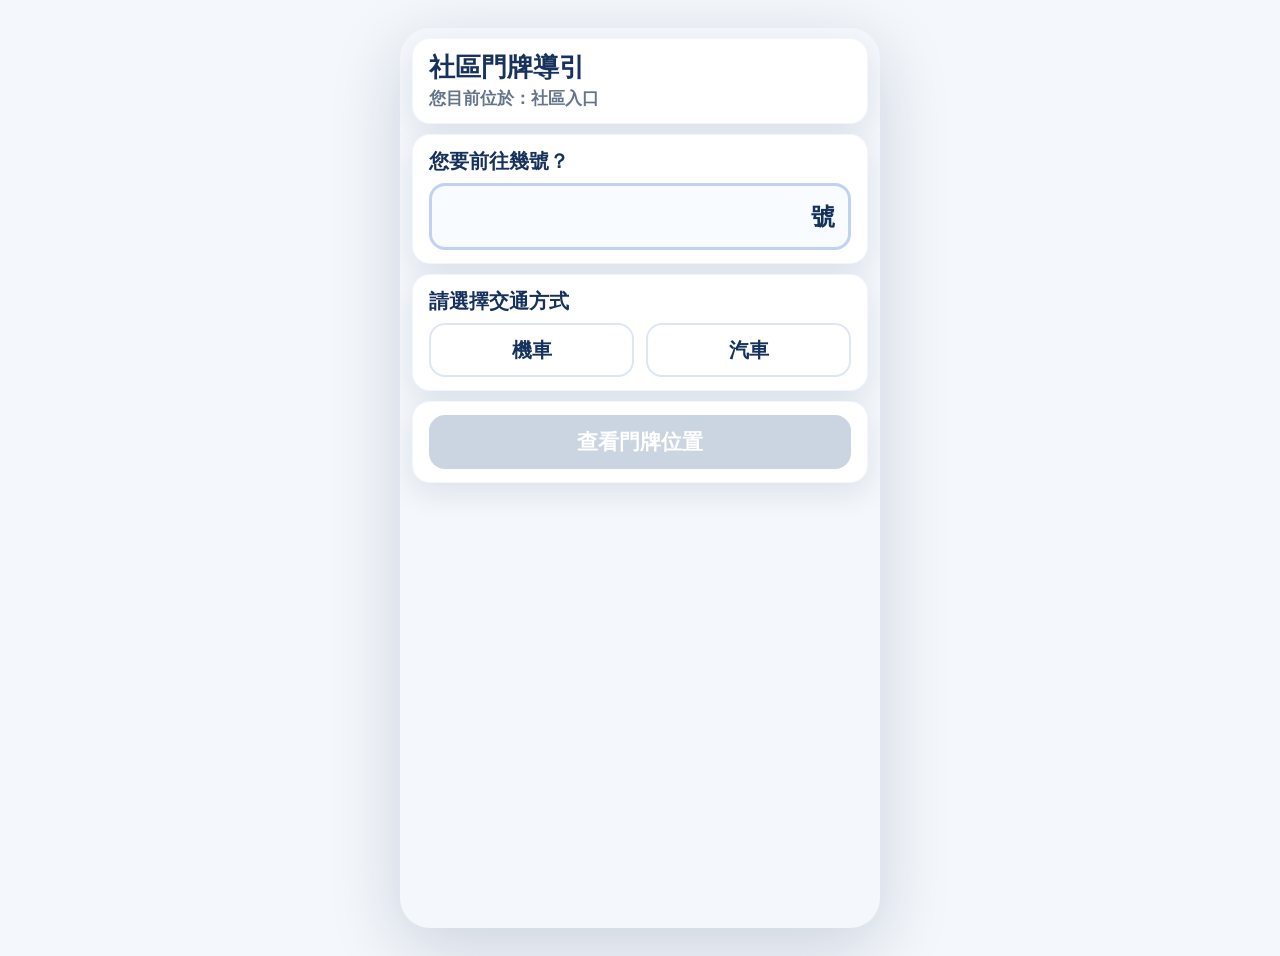
==== index.html @ 487c494b "Add files via upload" ====
<!DOCTYPE html>
<html lang="zh-Hant">
<head>
  <meta charset="UTF-8">
  <meta name="viewport" content="width=device-width, initial-scale=1.0, viewport-fit=cover">
  <title>社區門牌導引 V16</title>
<meta name="theme-color" content="#2563EB">
<meta name="color-scheme" content="light">
<meta name="application-name" content="社區門牌導引">
<meta name="apple-mobile-web-app-capable" content="yes">
<meta name="apple-mobile-web-app-status-bar-style" content="default">
<meta name="apple-mobile-web-app-title" content="門牌導引">
<meta name="mobile-web-app-capable" content="yes">
<link rel="manifest" href="./manifest.webmanifest">
<link rel="icon" type="image/png" sizes="192x192" href="./icons/icon-192.png">
<link rel="icon" type="image/png" sizes="512x512" href="./icons/icon-512.png">
<link rel="apple-touch-icon" sizes="180x180" href="./icons/apple-touch-icon.png">
  <style>
    :root {
      --primary:#2563EB;
      --primary-dark:#16325C;
      --background:#F4F7FB;
      --destination:#F59E0B;
      --success:#16A34A;
      --danger:#DC2626;
      --text:#1F2937;
      --muted:#64748B;
      --line:#D8E1EC;
      --card:#FFFFFF;
      --disabled:#CBD5E1;
      --shadow:0 10px 30px rgba(22,50,92,.10);
      --a:#F7B3B3;
      --b:#F6D37B;
      --c:#A8DDA0;
      --d:#D5B7EA;
    }
    * { box-sizing:border-box; }
    html,body {
      margin:0; min-height:100%;
      font-family:-apple-system,BlinkMacSystemFont,"Segoe UI","Noto Sans TC",sans-serif;
      background:var(--background); color:var(--text);
    }
    body { display:flex; justify-content:center; }
    button,input { font:inherit; }
    button { -webkit-tap-highlight-color:transparent; }
    .app {
      width:100%; max-width:480px; min-height:100dvh;
      background:var(--background); overflow:hidden; position:relative;
    }
    .screen { display:none; min-height:100dvh; }
    .screen.active { display:flex; flex-direction:column; }

    /* 首頁 */
    #homeScreen {
      height:100dvh; min-height:0; overflow:hidden;
      justify-content:flex-start;
    }
    .home-grid {
      width:100%; min-height:0; display:flex; flex-direction:column;
      justify-content:flex-start; gap:10px;
      padding:calc(10px + env(safe-area-inset-top)) 12px calc(10px + env(safe-area-inset-bottom));
    }
    .panel {
      flex:0 0 auto; min-height:0; background:var(--card); border-radius:18px;
      box-shadow:var(--shadow); border:1px solid rgba(37,99,235,.06);
      padding:13px 16px;
      display:flex; flex-direction:column; justify-content:center;
    }
    .brand-row { display:flex; align-items:center; }
    h1,h2,h3,p { margin:0; }
    h1 { font-size:clamp(22px,3.8vh,26px); line-height:1.2; color:var(--primary-dark); }
    h2 { font-size:23px; line-height:1.35; color:var(--primary-dark); }
    h3 { font-size:20px; line-height:1.35; color:var(--primary-dark); }
    .location { margin-top:4px; color:var(--muted); font-size:clamp(14px,2.35vh,17px); font-weight:650; }
    .section-label {
      font-size:clamp(18px,2.8vh,20px); font-weight:850; color:var(--primary-dark); margin-bottom:8px;
    }
    .address-input-wrap {
      display:flex; align-items:center; border:3px solid #BFD1F6;
      background:#F8FBFF; border-radius:16px; padding:5px 13px 5px 17px;
      transition:.2s ease;
    }
    .address-input-wrap:focus-within {
      border-color:var(--primary); box-shadow:0 0 0 5px rgba(37,99,235,.11); background:#fff;
    }
    #addressInput {
      border:0; outline:0; background:transparent; width:100%; min-width:0;
      font-size:clamp(32px,5.8vh,38px); font-weight:850; color:var(--primary-dark);
      text-align:center; padding:4px;
    }
    .address-suffix { font-size:clamp(21px,3.4vh,24px); font-weight:850; color:var(--primary-dark); white-space:nowrap; }
    .transport-grid { display:grid; grid-template-columns:1fr 1fr; gap:12px; }
    .transport-btn {
      min-height:54px; border:2px solid #DCE6F5; border-radius:16px;
      background:#fff; color:var(--primary-dark); font-size:20px; font-weight:850;
      cursor:pointer; display:flex; justify-content:center; align-items:center;
      transition:.18s ease;
    }
    .transport-btn.selected {
      background:var(--primary); color:#fff; border-color:var(--primary);
      box-shadow:0 8px 18px rgba(37,99,235,.25);
    }
    .primary-btn {
      width:100%; min-height:54px; border:0; border-radius:16px;
      background:var(--primary); color:#fff; font-size:21px; font-weight:850;
      cursor:pointer; box-shadow:0 10px 20px rgba(37,99,235,.24);
    }
    .primary-btn:disabled { background:var(--disabled); box-shadow:none; cursor:not-allowed; }

    /* 共用頁首 */
    .topbar {
      display:grid; grid-template-columns:38px minmax(0,1fr) auto; align-items:center; gap:10px;
      padding:calc(8px + env(safe-area-inset-top)) 10px 8px;
      background:#fff; border-bottom:1px solid var(--line);
      position:sticky; top:0; z-index:20;
    }
    .back-btn {
      width:38px; height:38px; border-radius:12px; border:0;
      background:#EAF1FE; color:var(--primary); font-size:24px; cursor:pointer;
      flex:0 0 auto;
    }
    .mode-pill {
      min-width:72px; border:1px solid #AFC3E0; background:#F7FAFF; color:var(--primary-dark);
      border-radius:999px; padding:8px 14px; font-size:14px; font-weight:850;
      white-space:nowrap; cursor:pointer;
    }
    .mode-pill:active { transform:scale(.97); }
    .address-pill {
      justify-self:center; width:min(100%,150px); min-height:38px; border:1px solid #AFC3E0;
      background:#F7FAFF; color:var(--primary-dark); border-radius:999px;
      padding:7px 14px; font-size:17px; font-weight:900; white-space:nowrap;
      overflow:hidden; text-overflow:ellipsis; cursor:pointer;
    }
    .address-pill::after { content:"⌄"; margin-left:7px; color:var(--primary); font-size:14px; }
    .address-pill:active { transform:scale(.98); }

    /* 地圖頁門牌滾輪 */
    .picker-overlay {
      position:fixed; inset:0; z-index:100; display:flex; justify-content:center; align-items:flex-end;
      background:rgba(15,23,42,.42); opacity:0; pointer-events:none; transition:opacity .2s ease;
    }
    .picker-overlay.active { opacity:1; pointer-events:auto; }
    .picker-sheet {
      width:min(100%,480px); background:#fff; border-radius:24px 24px 0 0;
      padding:10px 14px calc(12px + env(safe-area-inset-bottom));
      box-shadow:0 -16px 45px rgba(15,23,42,.20);
      transform:translateY(105%); transition:transform .24s ease;
    }
    .picker-overlay.active .picker-sheet { transform:translateY(0); }
    .picker-grabber { width:42px; height:5px; border-radius:999px; background:#D6DEE9; margin:0 auto 7px; }
    .picker-header {
      display:grid; grid-template-columns:72px 1fr 72px; align-items:center; min-height:42px;
      border-bottom:1px solid var(--line);
    }
    .picker-header strong { text-align:center; color:var(--primary-dark); font-size:18px; }
    .picker-action {
      border:0; background:transparent; color:var(--primary); font-size:16px; font-weight:850;
      min-height:40px; cursor:pointer;
    }
    .picker-action:first-child { text-align:left; }
    .picker-action:last-child { text-align:right; }
    .wheel-wrap { position:relative; height:260px; overflow:hidden; }
    .wheel-highlight {
      position:absolute; left:12px; right:12px; top:104px; height:52px; z-index:0;
      border-top:1px solid #C8D6E8; border-bottom:1px solid #C8D6E8;
      background:#F4F8FF; border-radius:12px; pointer-events:none;
    }
    .address-wheel {
      position:relative; z-index:1; height:260px; overflow-y:auto; padding:104px 0;
      scroll-snap-type:y mandatory; overscroll-behavior:contain; -webkit-overflow-scrolling:touch;
      scrollbar-width:none;
    }
    .address-wheel::-webkit-scrollbar { display:none; }
    .picker-item {
      width:100%; height:52px; border:0; background:transparent; color:#7A8798;
      display:flex; justify-content:center; align-items:center; scroll-snap-align:center;
      font-size:22px; font-weight:750; cursor:pointer; transition:.15s ease;
    }
    .picker-item.selected { color:var(--primary-dark); font-size:31px; font-weight:900; }
    body.picker-open { overflow:hidden; touch-action:none; }

    /* 地圖頁 */
    .map-section { padding:10px; display:flex; flex-direction:column; gap:9px; flex:1; }
    .map-card {
      order:1; background:#fff; border-radius:18px; padding:7px; box-shadow:var(--shadow);
      position:relative; overflow:hidden;
    }
    .map-frame {
      position:relative; width:100%; border-radius:18px; overflow:hidden;
      background:#EAF0E7; border:1px solid #D7E2D5;
    }
    .map-image {
      display:block; width:100%; height:auto; max-height:57vh;
      object-fit:contain; user-select:none;
    }
    .map-dimmer {
      position:absolute; inset:0; z-index:4; background:rgba(18,36,58,.50);
      opacity:0; pointer-events:none; transition:.2s ease;
    }
    .map-dimmer.active { opacity:1; }

    .route-layer {
      position:absolute; inset:0; width:100%; height:100%;
      z-index:5; pointer-events:none; opacity:0; transition:.2s ease;
    }
    .route-layer.active { opacity:1; }
    #routeShadow {
      stroke:#FFFFFF; stroke-width:9; stroke-linecap:round; stroke-linejoin:round;
    }
    #routeLine {
      stroke:#2563EB; stroke-width:5; stroke-linecap:round; stroke-linejoin:round;
    }
    #routeStart {
      fill:#16A34A; stroke:#FFFFFF; stroke-width:2.5;
    }
    #routeEnd {
      fill:#F59E0B; stroke:#FFFFFF; stroke-width:2.5;
    }

    .building-target {
      position:absolute; z-index:6; pointer-events:none;
      border:3px solid #FFFFFF; border-radius:10px;
      background:rgba(245,158,11,.34);
      box-shadow:0 0 0 4px rgba(245,158,11,.96), 0 7px 16px rgba(22,50,92,.30);
      opacity:0; transform:scale(.96); transition:.2s ease;
    }
    .building-target.active { opacity:1; transform:scale(1); }
    .building-target span {
      position:absolute; left:50%; top:50%; transform:translate(-50%,-50%);
      background:var(--destination); color:#1F2937; font-size:13px; line-height:1;
      font-weight:900; padding:6px 8px; border-radius:999px; white-space:nowrap;
      box-shadow:0 3px 8px rgba(0,0,0,.18);
    }

    .map-tip {
      margin:6px 2px 0; padding:8px 10px; border-radius:11px;
      background:#EFF5FF; color:var(--primary-dark); font-size:13px;
      line-height:1.4; font-weight:700; display:flex; gap:7px; align-items:flex-start;
    }
    .steps-card {
      order:2; background:#fff; border-radius:16px; padding:11px 13px;
      box-shadow:0 10px 26px rgba(22,50,92,.13);
      border:1px solid #DCE7F7;
    }
    .destination-summary {
      order:2; background:#fff; border-radius:15px; padding:10px 12px;
      box-shadow:var(--shadow); display:grid;
      grid-template-columns:34px 1fr auto; gap:9px; align-items:center;
    }
    .summary-pin {
      width:32px; height:32px; border-radius:50%; background:#EAF8EC;
      display:grid; place-items:center; font-size:17px;
    }
    .summary-main { min-width:0; }
    .summary-main strong {
      display:block; color:var(--primary-dark); font-size:16px;
      white-space:nowrap; overflow:hidden; text-overflow:ellipsis;
    }
    .summary-main span {
      display:block; color:var(--muted); font-size:12px; margin-top:2px;
      white-space:nowrap; overflow:hidden; text-overflow:ellipsis;
    }
    .summary-time {
      border-radius:999px; background:#EAF8EC; color:#16803A;
      padding:6px 9px; font-size:11px; font-weight:850; white-space:nowrap;
    }
    .compact-restart {
      order:3; width:100%; min-height:42px; border:0; border-radius:13px;
      background:var(--success); color:#fff; font-size:15px; font-weight:850;
      box-shadow:0 7px 15px rgba(22,163,74,.18); cursor:pointer;
    }
    .eyebrow {
      color:var(--destination); font-size:15px; font-weight:900; margin-bottom:5px;
    }
    .route-title {
      color:var(--primary); font-size:16px; font-weight:900; margin-bottom:7px;
    }
    .route-intro {
      margin:3px 0 5px; color:var(--muted); font-size:12px; line-height:1.4;
    }
    .map-info p,.zone-copy { margin-top:5px; color:var(--muted); font-size:14px; line-height:1.45; }
    .zone-list-title { margin-bottom:12px; }
    .zone-grid { display:grid; gap:10px; }
    .zone-card {
      width:100%; border:1px solid var(--line); border-radius:13px;
      background:#fff; text-align:left; padding:10px; cursor:default;
      display:grid; grid-template-columns:40px 1fr; gap:9px; align-items:start;
    }
    .zone-card.active {
      border-color:var(--primary); box-shadow:0 0 0 3px rgba(37,99,235,.10);
      background:#F8FBFF;
    }
    .zone-badge {
      width:38px; height:38px; border-radius:11px; display:grid; place-items:center;
      font-size:18px; font-weight:900; color:#273244;
    }
    .zone-card strong { display:block; font-size:16px; color:var(--primary-dark); margin-bottom:2px; }
    .zone-card span { color:var(--muted); font-size:13px; line-height:1.35; }
    .a-bg { background:var(--a); }
    .b-bg { background:var(--b); }
    .c-bg { background:var(--c); }
    .d-bg { background:var(--d); }

    .continue-btn { margin-top:12px; }
    .steps-card { display:block; }
    .steps-card.show { display:block; }
    .step {
      display:grid; grid-template-columns:28px 1fr; gap:8px;
      padding:8px 0; border-bottom:1px solid var(--line); align-items:start;
    }
    .step:last-child { border-bottom:0; }
    .step-number {
      width:26px; height:26px; border-radius:50%; background:#EAF1FE;
      color:var(--primary); display:grid; place-items:center; font-size:13px; font-weight:900;
    }
    .step p { font-size:14px; line-height:1.4; color:var(--text); }
    .warning {
      margin-top:8px; background:#FFF8E5; color:#6B4D00; border-radius:11px;
      padding:9px 10px; font-size:12px; line-height:1.4; font-weight:700;
    }


    @media (max-width:480px) {
      .map-section { padding:7px; gap:7px; }
      .map-card { border-radius:15px; padding:5px; }
      .map-frame { border-radius:12px; }
      .steps-card { padding:9px 10px; border-radius:14px; }
      .steps-card h2 { font-size:17px; }
      .eyebrow { font-size:12px; margin-bottom:2px; }
      .map-tip { display:none; }
      .mode-pill { max-width:90px; overflow:hidden; text-overflow:ellipsis; }
      .cluster[data-label]::after { font-size:12px; padding:5px 7px; }
    }

    @media (max-width:390px) {
      .home-grid { gap:8px; padding:8px 10px; }
      .panel { padding:11px 14px; border-radius:16px; }
      .transport-btn { min-height:50px; font-size:18px; }
      .primary-btn { min-height:50px; }
      .zone-hit::after { font-size:15px; }
    }
    @media (min-width:700px) {
      body { padding:28px; }
      .app { min-height:850px; border-radius:30px; box-shadow:0 20px 70px rgba(22,50,92,.18); }
      .screen,.home-grid { min-height:850px; }
    }


    /* V10：使用實際區塊圖與 JSON 座標 */
    .map-image { width:100%; height:auto; max-height:none; object-fit:contain; }
    .map-dimmer { background:rgba(18,36,58,.14); }
    .address-status {
      min-height:22px; margin-top:7px; text-align:center; font-size:14px;
      font-weight:800; color:var(--muted);
    }
    .address-status.ok { color:var(--success); }
    .address-status.error { color:var(--danger); }
    .building-target { border-radius:7px; }
    .building-target span { max-width:150px; text-align:center; }
    .data-note { font-size:11px; color:var(--muted); }
    @media (max-height:620px) {
      .home-grid {
        gap:6px; padding-top:calc(6px + env(safe-area-inset-top));
        padding-bottom:calc(6px + env(safe-area-inset-bottom));
      }
      .panel { padding:9px 13px; border-radius:15px; }
      h1 { font-size:21px; }
      .location { margin-top:2px; font-size:14px; }
      .section-label { margin-bottom:6px; font-size:17px; }
      #addressInput { font-size:30px; padding:2px 4px; }
      .transport-btn { min-height:46px; }
      .primary-btn { min-height:47px; }
    }
    @media (max-width:390px) {
      .building-target span { font-size:11px; padding:5px 6px; }
      .map-tip { font-size:12px; }
    }

  </style>
</head>
<body>
<main class="app">
  <section id="homeScreen" class="screen active">
    <div class="home-grid">
      <section class="panel">
        <div class="brand-row">
          <div>
            <h1>社區門牌導引</h1>
            <div class="location">您目前位於：社區入口</div>
          </div>
        </div>
      </section>

      <section class="panel">
        <div class="section-label">您要前往幾號？</div>
        <div class="address-input-wrap">
          <input id="addressInput" inputmode="numeric" pattern="[0-9]*" maxlength="3" placeholder="" autocomplete="off" aria-label="輸入門牌號碼">
          <span class="address-suffix">號</span>
        </div>
      </section>

      <section class="panel">
        <div class="section-label">請選擇交通方式</div>
        <div class="transport-grid">
          <button class="transport-btn" data-mode="機車">機車</button>
          <button class="transport-btn" data-mode="汽車">汽車</button>
        </div>
      </section>

      <section class="panel">
        <button id="viewMapBtn" class="primary-btn" disabled>查看門牌位置</button>
      </section>

    </div>
  </section>

  <section id="mapScreen" class="screen">
    <header class="topbar">
      <button id="backBtn" class="back-btn" aria-label="返回">←</button>
      <button id="addressPill" class="address-pill" type="button" aria-haspopup="dialog" aria-controls="addressPicker">選擇門牌</button>
      <button id="modePill" class="mode-pill" type="button" aria-label="切換交通方式">汽車</button>
    </header>

    <div class="map-section">
      <section class="map-card">
        <div class="map-frame" id="mapFrame">
          <img class="map-image" alt="全民一家社區 A1 至 H3 區塊配置圖" src="[data-uri]">
          <div class="map-dimmer" id="mapDimmer"></div>

          <svg class="route-layer" id="routeLayer" viewBox="0 0 503 571" preserveAspectRatio="none" aria-hidden="true">
            <defs>
              <marker id="routeArrow" markerWidth="8" markerHeight="8" refX="6" refY="3" orient="auto" markerUnits="strokeWidth">
                <path d="M0,0 L0,6 L7,3 z" fill="#2563EB"></path>
              </marker>
            </defs>
            <polyline id="routeShadow" points="" fill="none"></polyline>
            <polyline id="routeLine" points="" fill="none" marker-end="url(#routeArrow)"></polyline>
            <circle id="routeStart" cx="238" cy="543" r="6.5"></circle>
            <circle id="routeEnd" cx="250" cy="285" r="7"></circle>
          </svg>

          <div class="building-target" id="buildingTarget" aria-hidden="true">
            <span id="targetLabel">門牌</span>
          </div>
        </div>
      </section>

<section class="steps-card show" id="stepsCard">
        <div class="route-title">文字導航</div>
        <div id="stepsList">
          <div class="step">
            <div class="step-number">1</div>
            <p>從社區入口進入後，沿著主要道路直走。</p>
          </div>
          <div class="step">
            <div class="step-number">2</div>
            <p>經過紅色鐵門後，繼續往前約20公尺。</p>
          </div>
          <div class="step">
            <div class="step-number">3</div>
            <p>第一排住宅即為30～35號所在位置。</p>
          </div>
        </div>
      </section>
      <button id="restartBtn" class="compact-restart">重新選擇門牌</button>
    </div>
  </section>


  <div id="addressPicker" class="picker-overlay" aria-hidden="true">
    <div class="picker-sheet" role="dialog" aria-modal="true" aria-labelledby="pickerTitle">
      <div class="picker-grabber"></div>
      <div class="picker-header">
        <button id="pickerCancel" class="picker-action" type="button">取消</button>
        <strong id="pickerTitle">選擇門牌</strong>
        <button id="pickerDone" class="picker-action" type="button">完成</button>
      </div>
      <div class="wheel-wrap">
        <div class="wheel-highlight" aria-hidden="true"></div>
        <div id="addressWheel" class="address-wheel" role="listbox" aria-label="門牌號碼"></div>
      </div>
    </div>
  </div>

</main>

<script>
  const EMBEDDED_MAP_DATA = {"metadata":{"name":"全民一家社區","createdAt":"2026-07-24T13:56:52.376Z","imageWidth":503,"imageHeight":571,"schemaVersion":"1.3","appVersion":"V16","updatedAt":"2026-07-24T16:00:00.780080+00:00","sourceImage":"社區區塊配置圖（A1～H3）","addressCount":52,"blockCount":49,"sharedAddressRule":"門牌表小數點表示同一區塊內有兩個門牌，例如 73.75 代表 73 號與 75 號。","routingVersion":"dual-mode-road-network-v2-blocked-zones","pwa":{"enabled":true,"cacheVersion":"community-guide-v16-1","display":"standalone"}},"blocks":{"A1":{"x":31.13,"y":80.85,"w":7.08,"h":6.3},"A2":{"x":39.75,"y":78.37,"w":5.8,"h":5.41},"A3":{"x":38.92,"y":85.79,"w":6.27,"h":5.66},"B1":{"x":48.76,"y":77.76,"w":5.98,"h":5.95},"B2":{"x":48.6,"y":86.3,"w":6.16,"h":5.73},"B3":{"x":57.1,"y":77.19,"w":5.31,"h":5.73},"B4":{"x":56.94,"y":85.85,"w":3.33,"h":5.46},"B5":{"x":66.85,"y":76.32,"w":2.7,"h":6.08},"C1":{"x":21.78,"y":58.9,"w":4.05,"h":19},"C2":{"x":29.41,"y":58.54,"w":9.09,"h":3.5},"C3":{"x":29.9,"y":63.69,"w":8.15,"h":3.11},"C4":{"x":29.87,"y":70.02,"w":7.94,"h":2.03},"C5":{"x":29.73,"y":74.74,"w":8.36,"h":2.63},"C6":{"x":39.85,"y":62.58,"w":5.36,"h":4.12},"C7":{"x":40.52,"y":69.29,"w":4.24,"h":4.81},"C8":{"x":49.35,"y":58.68,"w":4.47,"h":5.97},"C9":{"x":49.13,"y":68.09,"w":5.04,"h":4.97},"C10":{"x":57.85,"y":59.5,"w":4.03,"h":5.07},"C11":{"x":57.86,"y":67.14,"w":3.8,"h":5.61},"C12":{"x":66.04,"y":69.01,"w":4.42,"h":3.59},"D1":{"x":9.26,"y":31.73,"w":5.91,"h":3.82},"D2":{"x":20.88,"y":33.56,"w":8.27,"h":5.07},"D3":{"x":17.39,"y":41.44,"w":8.53,"h":4.89},"D4":{"x":23.14,"y":49.8,"w":4.12,"h":4.38},"E1":{"x":32.31,"y":40.55,"w":3.95,"h":4.48},"E2":{"x":33.8,"y":49.03,"w":4.14,"h":5.97},"E3":{"x":41.55,"y":39.53,"w":4.04,"h":6.52},"E4":{"x":41.71,"y":48.95,"w":4.74,"h":6.03},"E5":{"x":49.24,"y":39.45,"w":4.78,"h":6.68},"E6":{"x":49.63,"y":49.4,"w":4.91,"h":5.57},"E7":{"x":56.98,"y":39.65,"w":4.68,"h":6.41},"E8":{"x":57.05,"y":48.02,"w":4.96,"h":5.48},"E9":{"x":66.52,"y":37.75,"w":6.52,"h":4.68},"E10":{"x":66.68,"y":44.83,"w":6,"h":4.47},"E11":{"x":65.8,"y":51.38,"w":4.66,"h":3.42},"F1":{"x":37.76,"y":29.71,"w":6.16,"h":6.5},"F2":{"x":48.22,"y":30.13,"w":15.16,"h":3.63},"F3":{"x":66.86,"y":31.01,"w":5.42,"h":4.62},"G1":{"x":42.68,"y":12.39,"w":5.82,"h":6.29},"G2":{"x":42.35,"y":21.29,"w":5.56,"h":5.76},"G3":{"x":51,"y":12.59,"w":5.03,"h":6.08},"G4":{"x":49.99,"y":21.46,"w":5.02,"h":5.49},"G5":{"x":61.19,"y":13.23,"w":5.02,"h":5.81},"G6":{"x":60.42,"y":21.4,"w":5.46,"h":5.5},"G7":{"x":68.81,"y":13.05,"w":4.84,"h":5.39},"G8":{"x":68.34,"y":21.98,"w":4.78,"h":5.11},"H1":{"x":51.9,"y":4.16,"w":4.71,"h":4.07},"H2":{"x":60.01,"y":5.03,"w":5.55,"h":3.69},"H3":{"x":68.39,"y":5.04,"w":5.21,"h":4.07}},"houses":{"20":"B4","21":"B5","22":"B3","23":"C12","24":"B1","25":"C12","26":"B2","27":"C11","28":"A3","29":"C9","30":"A2","31":"C8","32":"C7","33":"C10","34":"C6","36":"E6","37":"E10","38":"E8","39":"E9","40":"E7","41":"F2","42":"E5","43":"F2","44":"E3","45":"F3","46":"F1","47":"G8","48":"G2","49":"G6","50":"G4","51":"G5","52":"G3","53":"G7","54":"G1","55":"H3","57":"H2","59":"H1","60":"E4","61":"D2","62":"E2","63":"D1","64":"E1","65":"D3","66":"C2","67":"D3","68":"C3","69":"D4","70":"C4","72":"C5","73":"C1","74":"A1","75":"C1"},"blockHouses":{"A1":[74],"A2":[30],"A3":[28],"B1":[24],"B2":[26],"B3":[22],"B4":[20],"B5":[21],"C1":[73,75],"C2":[66],"C3":[68],"C4":[70],"C5":[72],"C6":[34],"C7":[32],"C8":[31],"C9":[29],"C10":[33],"C11":[27],"C12":[23,25],"D1":[63],"D2":[61],"D3":[65,67],"D4":[69],"E1":[64],"E2":[62],"E3":[44],"E4":[60],"E5":[42],"E6":[36],"E7":[40],"E8":[38],"E9":[39],"E10":[37],"F1":[46],"F2":[41,43],"F3":[45],"G1":[54],"G2":[48],"G3":[52],"G4":[50],"G5":[51],"G6":[49],"G7":[53],"G8":[47],"H1":[59],"H2":[57],"H3":[55]},"routing":{"imageWidth":503,"imageHeight":571,"entrance":{"x":238,"y":543},"roadDetection":{"carRoadReferenceColor":"#BAB1A6","rgbTolerance":30,"carRule":"接近 #BAB1A6 且位於紅色社區邊界內的連通區域，並排除禁止通行區域","motorcycleRule":"汽車道路加上使用者以藍線標示的機車可通行路段，並排除禁止通行區域","blockedRule":"紅色叉號中心加上安全邊界，汽車與機車皆不得穿越","annotationSource":"截圖 2026-07-24 晚上11.33.23.png"},"blockedZones":[{"x":225,"y":59,"r":19},{"x":377,"y":60,"r":17},{"x":373,"y":171,"r":16},{"x":243,"y":218,"r":17},{"x":62,"y":232,"r":17},{"x":330,"y":377,"r":17},{"x":192,"y":387,"r":18},{"x":193,"y":442,"r":17},{"x":306,"y":536,"r":17}],"routes":{"car":{"A1":[[238,543],[238,541],[235,446],[236,351],[195,325],[140,332],[137,427],[155,450],[174,456]],"A2":[[238,543],[238,541],[234,463]],"A3":[[238,543],[238,541],[232,506]],"B1":[[238,543],[238,541],[240,461]],"B2":[[238,543],[238,541],[239,509]],"B3":[[238,543],[238,541],[235,446],[250,429],[320,435],[318,457]],"B4":[[238,543],[238,541],[235,446],[250,429],[320,435],[313,499],[312,500]],"B5":[[238,543],[238,541],[235,446],[250,429],[320,435],[331,453]],"C1":[[238,543],[238,541],[235,446],[236,351],[195,325],[140,332],[134,390]],"C2":[[238,543],[238,541],[235,446],[236,351],[195,325],[170,329]],"C3":[[238,543],[238,541],[235,446],[236,351],[195,325],[140,332],[147,358],[151,358]],"C4":[[238,543],[238,541],[235,446],[236,351],[195,325],[140,332],[137,427],[151,445],[165,437],[166,429]],"C5":[[238,543],[238,541],[235,446],[236,351],[195,325],[140,332],[137,427],[152,447],[170,446]],"C6":[[238,543],[238,541],[235,446],[232,369]],"C7":[[238,543],[238,541],[235,446],[230,410]],"C8":[[238,543],[238,541],[235,446],[243,352]],"C9":[[238,543],[238,541],[235,446],[242,403]],"C10":[[238,543],[238,541],[235,446],[237,351],[246,324],[293,331]],"C11":[[238,543],[238,541],[235,446],[250,429],[301,420]],"C12":[[238,543],[238,541],[235,446],[250,429],[344,419]],"D1":[[238,543],[238,541],[235,446],[236,351],[195,325],[153,317],[136,227],[80,220],[71,216]],"D2":[[238,543],[238,541],[235,446],[236,351],[195,325],[153,317],[136,227],[126,225]],"D3":[[238,543],[238,541],[235,446],[236,351],[195,325],[153,317],[136,227],[109,231]],"D4":[[238,543],[238,541],[235,446],[236,351],[195,325],[153,317],[143,302]],"E1":[[238,543],[238,541],[235,446],[236,351],[195,325],[153,317],[155,244]],"E2":[[238,543],[238,541],[235,446],[236,351],[195,325],[155,318],[160,297]],"E3":[[238,543],[238,541],[235,446],[237,351],[246,324],[323,308],[319,213],[240,200],[226,207],[225,212]],"E4":[[238,543],[238,541],[235,446],[236,351],[222,318]],"E5":[[238,543],[238,541],[235,446],[237,351],[246,324],[323,308],[319,213],[268,206],[260,212]],"E6":[[238,543],[238,541],[235,446],[237,351],[246,324],[262,318]],"E7":[[238,543],[238,541],[235,446],[237,351],[246,324],[323,308],[317,245]],"E8":[[238,543],[238,541],[235,446],[237,351],[246,324],[322,309],[317,290]],"E9":[[238,543],[238,541],[235,446],[237,351],[246,324],[323,308],[328,229]],"E10":[[238,543],[238,541],[235,446],[237,351],[246,324],[323,308],[330,268]],"E11":[[238,543],[238,541],[235,446],[237,351],[246,324],[324,308],[325,303]],"F1":[[238,543],[238,541],[235,446],[237,351],[246,324],[323,308],[319,213],[234,198],[225,188]],"F2":[[238,543],[238,541],[235,446],[237,351],[246,324],[323,308],[319,213],[234,198],[239,165],[280,167]],"F3":[[238,543],[238,541],[235,446],[237,351],[246,324],[323,308],[319,213],[234,198],[239,165],[334,167],[350,172]],"G1":[[238,543],[238,541],[235,446],[237,351],[246,324],[323,308],[319,213],[234,198],[239,165],[292,160],[287,65],[243,65]],"G2":[[238,543],[238,541],[235,446],[237,351],[246,324],[323,308],[319,213],[234,198],[227,159]],"G3":[[238,543],[238,541],[235,446],[237,351],[246,324],[323,308],[319,213],[234,198],[239,165],[292,160],[288,89],[286,89]],"G4":[[238,543],[238,541],[235,446],[237,351],[246,324],[323,308],[319,213],[234,198],[239,165],[264,159],[264,158]],"G5":[[238,543],[238,541],[235,446],[237,351],[246,324],[323,308],[319,213],[234,198],[239,165],[292,160],[299,92]],"G6":[[238,543],[238,541],[235,446],[237,351],[246,324],[323,308],[319,213],[234,198],[239,165],[292,160],[298,138]],"G7":[[238,543],[238,541],[235,446],[237,351],[246,324],[323,308],[319,213],[234,198],[239,165],[292,160],[298,65],[358,69]],"G8":[[238,543],[238,541],[235,446],[237,351],[246,324],[323,308],[319,213],[234,198],[239,165],[334,167],[358,163],[359,162],[359,159]],"H1":[[238,543],[238,541],[235,446],[237,351],[246,324],[323,308],[319,213],[234,198],[239,165],[292,160],[287,65],[265,52],[265,51]],"H2":[[238,543],[238,541],[235,446],[237,351],[246,324],[323,308],[319,213],[234,198],[239,165],[292,160],[298,65],[317,54]],"H3":[[238,543],[238,541],[235,446],[237,351],[246,324],[323,308],[319,213],[234,198],[239,165],[292,160],[298,65],[358,57]]},"motorcycle":{"A1":[[238,543],[238,541],[238,446],[237,351],[195,325],[145,332],[138,427],[156,453],[174,456]],"A2":[[238,543],[238,541],[234,463]],"A3":[[238,543],[238,541],[232,506]],"B1":[[238,543],[238,541],[240,461]],"B2":[[238,543],[238,541],[239,509]],"B3":[[238,543],[238,541],[242,488],[317,483],[318,457]],"B4":[[238,543],[238,541],[242,488],[311,486],[315,494],[312,500]],"B5":[[238,543],[238,541],[242,488],[317,483],[329,453],[331,453]],"C1":[[238,543],[238,541],[238,446],[237,351],[195,325],[145,332],[134,390]],"C2":[[238,543],[238,541],[238,446],[237,351],[195,325],[170,329]],"C3":[[238,543],[238,541],[238,446],[237,351],[195,325],[145,332],[146,388],[171,386]],"C4":[[238,543],[238,541],[238,446],[237,351],[195,325],[145,332],[146,389],[170,394]],"C5":[[238,543],[238,541],[238,446],[237,351],[195,325],[145,332],[138,427],[155,451],[170,446]],"C6":[[238,543],[238,541],[238,446],[232,369]],"C7":[[238,543],[238,541],[238,446],[230,410]],"C8":[[238,543],[238,541],[238,446],[243,352]],"C9":[[238,543],[238,541],[238,446],[242,403]],"C10":[[238,543],[238,541],[238,446],[243,383],[301,373]],"C11":[[238,543],[238,541],[239,446],[253,432],[301,420]],"C12":[[238,543],[238,541],[239,446],[253,432],[344,419]],"D1":[[238,543],[238,541],[238,446],[237,351],[202,311],[196,273],[151,267],[133,227],[76,219],[71,216]],"D2":[[238,543],[238,541],[238,446],[237,351],[202,311],[196,273],[151,267],[133,227],[126,225]],"D3":[[238,543],[238,541],[238,446],[237,351],[202,311],[196,273],[151,267],[133,227],[109,231]],"D4":[[238,543],[238,541],[238,446],[237,351],[195,325],[156,318],[143,302]],"E1":[[238,543],[238,541],[238,446],[237,351],[202,311],[196,273],[152,267],[155,244]],"E2":[[238,543],[238,541],[238,446],[237,351],[202,311],[197,297]],"E3":[[238,543],[238,541],[238,446],[237,351],[202,311],[203,244]],"E4":[[238,543],[238,541],[238,446],[237,351],[240,297],[239,296]],"E5":[[238,543],[238,541],[238,446],[237,351],[244,256],[242,244]],"E6":[[238,543],[238,541],[238,446],[237,351],[244,298]],"E7":[[238,543],[238,541],[238,446],[237,351],[250,278],[315,263],[315,245]],"E8":[[238,543],[238,541],[238,446],[237,351],[246,324],[320,309],[317,290]],"E9":[[238,543],[238,541],[238,446],[237,351],[250,278],[317,262],[328,229]],"E10":[[238,543],[238,541],[238,446],[237,351],[246,324],[320,309],[330,268]],"E11":[[238,543],[238,541],[238,446],[237,351],[246,324],[320,309],[325,303]],"F1":[[238,543],[238,541],[238,446],[237,351],[250,278],[317,262],[317,214],[282,205],[236,198],[225,188]],"F2":[[238,543],[238,541],[238,446],[237,351],[250,278],[317,262],[317,214],[282,205],[238,198],[238,171],[280,167]],"F3":[[238,543],[238,541],[238,446],[237,351],[250,278],[317,262],[317,214],[282,205],[238,198],[238,170],[333,170],[350,172]],"G1":[[238,543],[238,541],[238,446],[237,351],[250,278],[317,262],[317,214],[282,205],[238,198],[238,170],[289,157],[288,62],[243,65]],"G2":[[238,543],[238,541],[238,446],[237,351],[250,278],[317,262],[317,214],[282,205],[238,198],[227,159]],"G3":[[238,543],[238,541],[238,446],[237,351],[250,278],[317,262],[317,214],[282,205],[238,198],[238,170],[289,157],[288,89],[286,89]],"G4":[[238,543],[238,541],[238,446],[237,351],[250,278],[317,262],[317,214],[282,205],[238,198],[238,170],[264,158]],"G5":[[238,543],[238,541],[238,446],[237,351],[250,278],[317,262],[317,214],[282,205],[238,198],[238,170],[289,157],[302,92]],"G6":[[238,543],[238,541],[238,446],[237,351],[250,278],[317,262],[317,214],[282,205],[238,198],[238,170],[289,157],[298,138]],"G7":[[238,543],[238,541],[238,446],[237,351],[250,278],[317,262],[317,214],[282,205],[238,198],[238,170],[289,157],[304,65],[358,69]],"G8":[[238,543],[238,541],[238,446],[237,351],[250,278],[317,262],[317,214],[282,205],[238,198],[238,170],[333,169],[358,163],[359,162],[359,159]],"H1":[[238,543],[238,541],[238,446],[237,351],[250,278],[317,262],[317,214],[282,205],[238,198],[238,170],[289,157],[288,62],[264,52],[265,51]],"H2":[[238,543],[238,541],[238,446],[237,351],[250,278],[317,262],[317,214],[282,205],[238,198],[238,170],[289,157],[304,65],[317,54]],"H3":[[238,543],[238,541],[238,446],[237,351],[250,278],[317,262],[317,214],[282,205],[238,198],[238,170],[289,157],[304,65],[358,57]]}},"arrivals":{"car":{"A1":[174,456],"A2":[234,463],"A3":[232,506],"B1":[240,461],"B2":[239,509],"B3":[318,457],"B4":[312,500],"B5":[331,453],"C1":[134,390],"C2":[170,329],"C3":[151,358],"C4":[166,429],"C5":[170,446],"C6":[232,369],"C7":[230,410],"C8":[243,352],"C9":[242,403],"C10":[293,331],"C11":[301,420],"C12":[344,419],"D1":[71,216],"D2":[126,225],"D3":[109,231],"D4":[143,302],"E1":[155,244],"E2":[160,297],"E3":[225,212],"E4":[222,318],"E5":[260,212],"E6":[262,318],"E7":[317,245],"E8":[317,290],"E9":[328,229],"E10":[330,268],"E11":[325,303],"F1":[225,188],"F2":[280,167],"F3":[350,172],"G1":[243,65],"G2":[227,159],"G3":[286,89],"G4":[264,158],"G5":[299,92],"G6":[298,138],"G7":[358,69],"G8":[359,159],"H1":[265,51],"H2":[317,54],"H3":[358,57]},"motorcycle":{"A1":[174,456],"A2":[234,463],"A3":[232,506],"B1":[240,461],"B2":[239,509],"B3":[318,457],"B4":[312,500],"B5":[331,453],"C1":[134,390],"C2":[170,329],"C3":[171,386],"C4":[170,394],"C5":[170,446],"C6":[232,369],"C7":[230,410],"C8":[243,352],"C9":[242,403],"C10":[301,373],"C11":[301,420],"C12":[344,419],"D1":[71,216],"D2":[126,225],"D3":[109,231],"D4":[143,302],"E1":[155,244],"E2":[197,297],"E3":[203,244],"E4":[239,296],"E5":[242,244],"E6":[244,298],"E7":[315,245],"E8":[317,290],"E9":[328,229],"E10":[330,268],"E11":[325,303],"F1":[225,188],"F2":[280,167],"F3":[350,172],"G1":[243,65],"G2":[227,159],"G3":[286,89],"G4":[264,158],"G5":[302,92],"G6":[298,138],"G7":[358,69],"G8":[359,159],"H1":[265,51],"H2":[317,54],"H3":[358,57]}}}};
  const DATA_FILE_CANDIDATES = ['community-map-data.json', 'community-map-data-v16.json'];

  const addressInput = document.getElementById('addressInput');
  const transportButtons = [...document.querySelectorAll('.transport-btn')];
  const viewMapBtn = document.getElementById('viewMapBtn');
  const homeScreen = document.getElementById('homeScreen');
  const mapScreen = document.getElementById('mapScreen');
  const backBtn = document.getElementById('backBtn');
  const addressPill = document.getElementById('addressPill');
  const modePill = document.getElementById('modePill');
  const addressPicker = document.getElementById('addressPicker');
  const addressWheel = document.getElementById('addressWheel');
  const pickerCancel = document.getElementById('pickerCancel');
  const pickerDone = document.getElementById('pickerDone');
  const stepsList = document.getElementById('stepsList');
  const restartBtn = document.getElementById('restartBtn');
  const mapDimmer = document.getElementById('mapDimmer');
  const routeLayer = document.getElementById('routeLayer');
  const routeLine = document.getElementById('routeLine');
  const routeShadow = document.getElementById('routeShadow');
  const routeEnd = document.getElementById('routeEnd');
  const buildingTarget = document.getElementById('buildingTarget');
  const targetLabel = document.getElementById('targetLabel');

  let mapData = EMBEDDED_MAP_DATA;
  let selectedMode = '';
  let currentAddress = '';
  let pendingAddress = '';
  let availableAddresses = [];
  let pickerRaf = 0;
  const PICKER_ITEM_HEIGHT = 52;

  function validateMapData(data) {
    if (!data || typeof data !== 'object' || !data.blocks || !data.houses) return false;
    return Object.values(data.houses).every(blockCode => Boolean(data.blocks[blockCode]));
  }

  async function loadExternalMapData() {
    if (location.protocol === 'file:') return;
    for (const filename of DATA_FILE_CANDIDATES) {
      try {
        const response = await fetch(filename, { cache:'no-store' });
        if (!response.ok) continue;
        const externalData = await response.json();
        if (!validateMapData(externalData)) continue;
        mapData = {
          ...EMBEDDED_MAP_DATA,
          ...externalData,
          metadata: { ...EMBEDDED_MAP_DATA.metadata, ...(externalData.metadata || {}) },
          routing: externalData.routing || EMBEDDED_MAP_DATA.routing,
        };
        updateButtonState();
        buildAddressPicker();
        return;
      } catch (error) {
        // 保留內嵌 V13 資料，確保單一 HTML 或 iPhone 本機開啟時仍可使用。
      }
    }
  }

  function normalizedAddress(value) {
    const digits = String(value || '').replace(/\D/g, '');
    return digits.replace(/^0+(?=\d)/, '');
  }

  function getBlockCode(address) {
    return mapData.houses?.[String(address)] || '';
  }

  function getBlockAddresses(blockCode) {
    if (Array.isArray(mapData.blockHouses?.[blockCode])) return mapData.blockHouses[blockCode];
    return Object.entries(mapData.houses || {})
      .filter(([, code]) => code === blockCode)
      .map(([house]) => Number(house))
      .sort((a,b) => a-b);
  }

  function updateAddressPill() {
    addressPill.textContent = currentAddress ? `${currentAddress} 號` : '選擇門牌';
    addressPill.setAttribute('aria-label', currentAddress
      ? `目前為 ${currentAddress} 號，點一下選擇其他門牌`
      : '選擇門牌');
  }

  function buildAddressPicker() {
    availableAddresses = Object.keys(mapData.houses || {})
      .map(Number)
      .filter(Number.isFinite)
      .sort((a,b) => a-b)
      .map(String);
    addressWheel.innerHTML = availableAddresses.map(address => `
      <button class="picker-item" type="button" role="option" data-address="${address}" aria-selected="false">${address} 號</button>
    `).join('');
    refreshPickerSelection();
  }

  function refreshPickerSelection() {
    [...addressWheel.querySelectorAll('.picker-item')].forEach(item => {
      const selected = item.dataset.address === pendingAddress;
      item.classList.toggle('selected', selected);
      item.setAttribute('aria-selected', selected ? 'true' : 'false');
    });
  }

  function setPendingAddress(address, shouldScroll = false, smooth = false) {
    const value = String(address || '');
    const index = availableAddresses.indexOf(value);
    if (index < 0) return;
    pendingAddress = value;
    refreshPickerSelection();
    if (shouldScroll) {
      addressWheel.scrollTo({ top:index * PICKER_ITEM_HEIGHT, behavior:smooth ? 'smooth' : 'auto' });
    }
  }

  function openAddressPicker() {
    if (!availableAddresses.length) buildAddressPicker();
    const initial = availableAddresses.includes(currentAddress) ? currentAddress : availableAddresses[0];
    setPendingAddress(initial, true, false);
    addressPicker.classList.add('active');
    addressPicker.setAttribute('aria-hidden', 'false');
    document.body.classList.add('picker-open');
  }

  function closeAddressPicker() {
    addressPicker.classList.remove('active');
    addressPicker.setAttribute('aria-hidden', 'true');
    document.body.classList.remove('picker-open');
  }

  function applyPickedAddress() {
    const blockCode = getBlockCode(pendingAddress);
    if (!blockCode) return;
    currentAddress = pendingAddress;
    addressInput.value = currentAddress;
    updateButtonState();
    updateAddressPill();
    renderDestination(currentAddress, blockCode);
    closeAddressPicker();
  }

  function updateButtonState() {
    const address = normalizedAddress(addressInput.value);
    const blockCode = address ? getBlockCode(address) : '';
    viewMapBtn.disabled = !(blockCode && selectedMode);
    viewMapBtn.textContent = address ? `查看 ${address} 號位置` : '查看門牌位置';
  }

  function setSelectedMode(mode) {
    if (!['機車', '汽車'].includes(mode)) return;
    selectedMode = mode;
    transportButtons.forEach(item => item.classList.toggle('selected', item.dataset.mode === mode));
    modePill.textContent = mode;
    modePill.setAttribute('aria-label', `目前為${mode}，點一下切換交通方式`);
    updateButtonState();
  }

  function boxCenter(box) {
    return {
      x: Number(box.x) + Number(box.w) / 2,
      y: Number(box.y) + Number(box.h) / 2,
    };
  }

  function buildRoute(blockCode) {
    const routeMode = selectedMode === '機車' ? 'motorcycle' : 'car';
    const route = mapData.routing?.routes?.[routeMode]?.[blockCode];
    if (!Array.isArray(route) || route.length < 2) return '';
    return route.map(([x,y]) => `${Number(x).toFixed(0)},${Number(y).toFixed(0)}`).join(' ');
  }

  function routeText(blockCode, addressList) {
    const modeExplanation = selectedMode === '機車'
      ? '目前使用機車路線，已包含機車可通行小路並避開禁止通行區域。'
      : '目前使用汽車路線，只會沿灰褐色可行車道路並避開禁止通行區域。';
    const sharedText = addressList.length > 1
      ? `橘色區塊包含 ${addressList.join('、')} 號，抵達後請確認實際門戶。`
      : `抵達橘色標示的 ${blockCode} 區塊，即為 ${addressList[0]} 號所在位置。`;
    return [
      '從黃色入口位置出發，沿地圖上的藍色路線前進。',
      modeExplanation,
      sharedText,
    ];
  }


  function renderDestination(address, blockCode) {
    const box = mapData.blocks[blockCode];
    const addressList = getBlockAddresses(blockCode);
    const sharedLabel = addressList.length > 1 ? `${addressList.join('／')}號` : `${address}號`;

    mapDimmer.classList.add('active');
    const points = buildRoute(blockCode);
    routeLayer.classList.toggle('active', Boolean(points));
    routeLine.setAttribute('points', points);
    routeShadow.setAttribute('points', points);

    buildingTarget.classList.add('active');
    buildingTarget.style.left = `${box.x}%`;
    buildingTarget.style.top = `${box.y}%`;
    buildingTarget.style.width = `${box.w}%`;
    buildingTarget.style.height = `${box.h}%`;
    targetLabel.textContent = sharedLabel;

    const routeMode = selectedMode === '機車' ? 'motorcycle' : 'car';
    const arrival = mapData.routing?.arrivals?.[routeMode]?.[blockCode];
    if (Array.isArray(arrival)) {
      routeEnd.setAttribute('cx', Number(arrival[0]).toFixed(0));
      routeEnd.setAttribute('cy', Number(arrival[1]).toFixed(0));
    }
    const entrance = mapData.routing?.entrance;
    if (entrance) {
      document.getElementById('routeStart').setAttribute('cx', Number(entrance.x).toFixed(0));
      document.getElementById('routeStart').setAttribute('cy', Number(entrance.y).toFixed(0));
    }

    modePill.textContent = selectedMode;
    modePill.setAttribute('aria-label', `目前為${selectedMode}，點一下切換交通方式`);
    updateAddressPill();

    const steps = routeText(blockCode, addressList);
    stepsList.innerHTML = steps.map((text,index) => `
      <div class="step">
        <div class="step-number">${index + 1}</div>
        <p>${text}</p>
      </div>`).join('');
  }

  function resetMapVisuals() {
    mapDimmer.classList.remove('active');
    routeLayer.classList.remove('active');
    routeLine.setAttribute('points', '');
    routeShadow.setAttribute('points', '');
    buildingTarget.classList.remove('active');
  }

  addressInput.addEventListener('input', () => {
    addressInput.value = normalizedAddress(addressInput.value);
    updateButtonState();
  });

  addressInput.addEventListener('keydown', event => {
    if (event.key === 'Enter' && !viewMapBtn.disabled) viewMapBtn.click();
  });

  transportButtons.forEach(btn => {
    btn.addEventListener('click', () => setSelectedMode(btn.dataset.mode));
  });

  modePill.addEventListener('click', () => {
    const nextMode = selectedMode === '汽車' ? '機車' : '汽車';
    setSelectedMode(nextMode);
    if (currentAddress) {
      const blockCode = getBlockCode(currentAddress);
      if (blockCode) renderDestination(currentAddress, blockCode);
    }
  });

  addressPill.addEventListener('click', openAddressPicker);

  pickerCancel.addEventListener('click', closeAddressPicker);
  pickerDone.addEventListener('click', applyPickedAddress);

  addressPicker.addEventListener('click', event => {
    if (event.target === addressPicker) closeAddressPicker();
  });

  addressWheel.addEventListener('click', event => {
    const item = event.target.closest('.picker-item');
    if (!item) return;
    setPendingAddress(item.dataset.address, true, true);
  });

  addressWheel.addEventListener('scroll', () => {
    if (pickerRaf) cancelAnimationFrame(pickerRaf);
    pickerRaf = requestAnimationFrame(() => {
      const index = Math.max(0, Math.min(
        availableAddresses.length - 1,
        Math.round(addressWheel.scrollTop / PICKER_ITEM_HEIGHT)
      ));
      if (availableAddresses[index]) setPendingAddress(availableAddresses[index], false);
    });
  }, { passive:true });

  document.addEventListener('keydown', event => {
    if (event.key === 'Escape' && addressPicker.classList.contains('active')) closeAddressPicker();
  });

  viewMapBtn.addEventListener('click', () => {
    currentAddress = normalizedAddress(addressInput.value);
    const blockCode = getBlockCode(currentAddress);
    if (!blockCode) {
      updateButtonState();
      return;
    }
    homeScreen.classList.remove('active');
    mapScreen.classList.add('active');
    renderDestination(currentAddress, blockCode);
    window.scrollTo(0,0);
  });

  backBtn.addEventListener('click', () => {
    mapScreen.classList.remove('active');
    homeScreen.classList.add('active');
    window.scrollTo(0,0);
  });

  restartBtn.addEventListener('click', () => {
    resetMapVisuals();
    mapScreen.classList.remove('active');
    homeScreen.classList.add('active');
    addressInput.value = '';
    currentAddress = '';
    pendingAddress = '';
    updateButtonState();
    updateAddressPill();
    window.scrollTo(0,0);
    addressInput.focus();
  });

  buildAddressPicker();
  updateButtonState();
  updateAddressPill();
  loadExternalMapData();
</script>

<script>
  // PWA V16：在 HTTPS 或 localhost 環境註冊離線快取。
  if ('serviceWorker' in navigator && location.protocol !== 'file:') {
    window.addEventListener('load', async () => {
      try {
        const registration = await navigator.serviceWorker.register('./sw.js', { scope: './' });
        registration.update();
      } catch (error) {
        console.warn('PWA 離線功能暫時無法啟用：', error);
      }
    });
  }
</script>
</body>
</html>
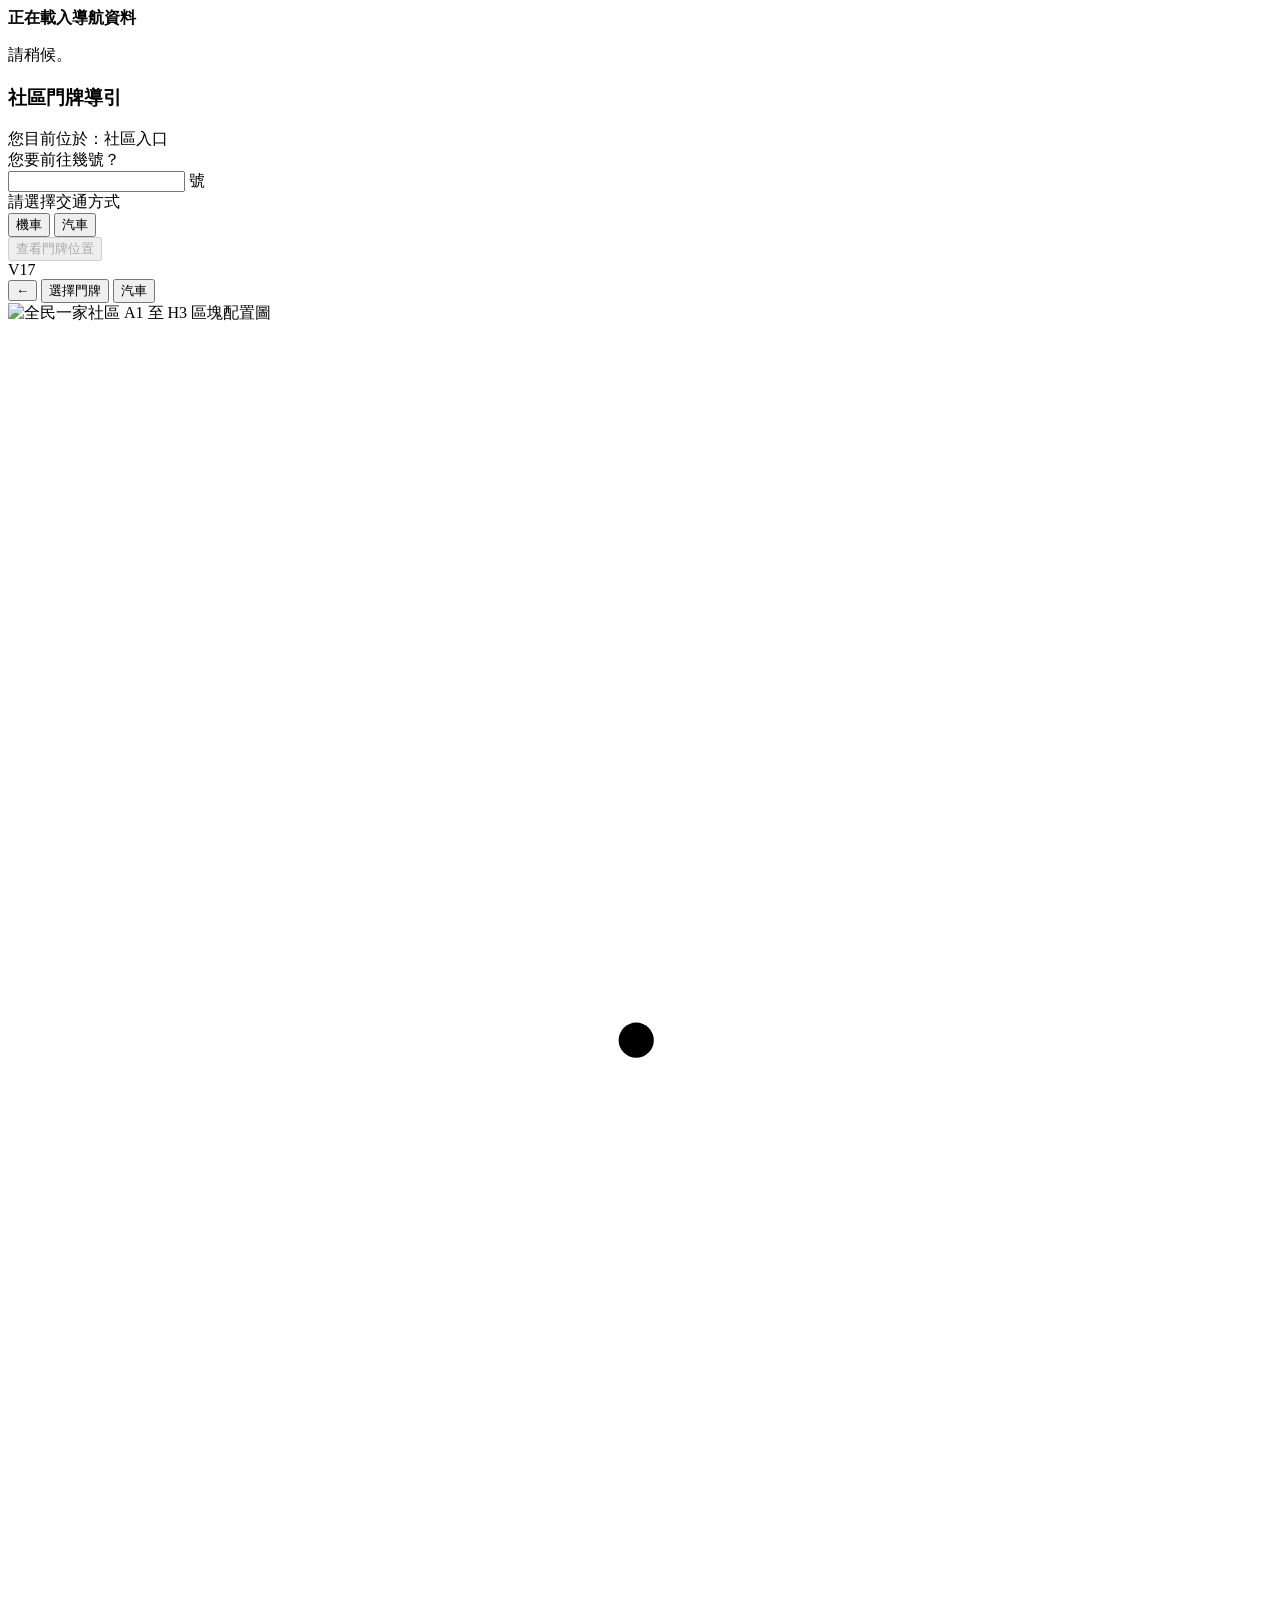
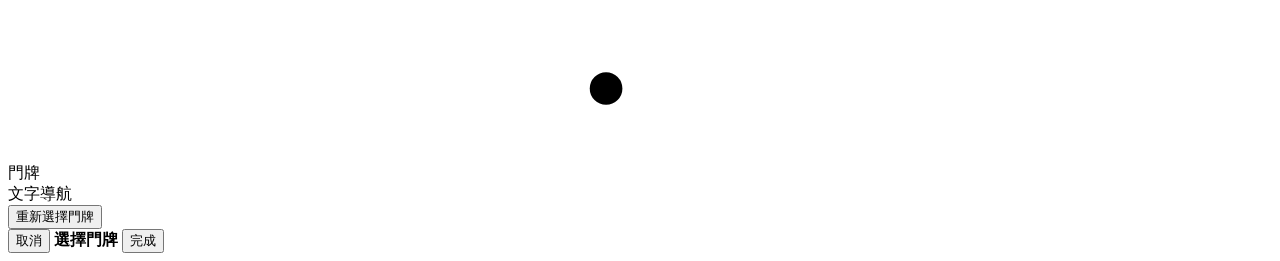
==== commit c22834f3: "Add files via upload" ====
--- a/index.html
+++ b/index.html
@@ -3,827 +3,106 @@
 <head>
   <meta charset="UTF-8">
   <meta name="viewport" content="width=device-width, initial-scale=1.0, viewport-fit=cover">
-  <title>社區門牌導引 V16</title>
-<meta name="theme-color" content="#2563EB">
-<meta name="color-scheme" content="light">
-<meta name="application-name" content="社區門牌導引">
-<meta name="apple-mobile-web-app-capable" content="yes">
-<meta name="apple-mobile-web-app-status-bar-style" content="default">
-<meta name="apple-mobile-web-app-title" content="門牌導引">
-<meta name="mobile-web-app-capable" content="yes">
-<link rel="manifest" href="./manifest.webmanifest">
-<link rel="icon" type="image/png" sizes="192x192" href="./icons/icon-192.png">
-<link rel="icon" type="image/png" sizes="512x512" href="./icons/icon-512.png">
-<link rel="apple-touch-icon" sizes="180x180" href="./icons/apple-touch-icon.png">
-  <style>
-    :root {
-      --primary:#2563EB;
-      --primary-dark:#16325C;
-      --background:#F4F7FB;
-      --destination:#F59E0B;
-      --success:#16A34A;
-      --danger:#DC2626;
-      --text:#1F2937;
-      --muted:#64748B;
-      --line:#D8E1EC;
-      --card:#FFFFFF;
-      --disabled:#CBD5E1;
-      --shadow:0 10px 30px rgba(22,50,92,.10);
-      --a:#F7B3B3;
-      --b:#F6D37B;
-      --c:#A8DDA0;
-      --d:#D5B7EA;
-    }
-    * { box-sizing:border-box; }
-    html,body {
-      margin:0; min-height:100%;
-      font-family:-apple-system,BlinkMacSystemFont,"Segoe UI","Noto Sans TC",sans-serif;
-      background:var(--background); color:var(--text);
-    }
-    body { display:flex; justify-content:center; }
-    button,input { font:inherit; }
-    button { -webkit-tap-highlight-color:transparent; }
-    .app {
-      width:100%; max-width:480px; min-height:100dvh;
-      background:var(--background); overflow:hidden; position:relative;
-    }
-    .screen { display:none; min-height:100dvh; }
-    .screen.active { display:flex; flex-direction:column; }
-
-    /* 首頁 */
-    #homeScreen {
-      height:100dvh; min-height:0; overflow:hidden;
-      justify-content:flex-start;
-    }
-    .home-grid {
-      width:100%; min-height:0; display:flex; flex-direction:column;
-      justify-content:flex-start; gap:10px;
-      padding:calc(10px + env(safe-area-inset-top)) 12px calc(10px + env(safe-area-inset-bottom));
-    }
-    .panel {
-      flex:0 0 auto; min-height:0; background:var(--card); border-radius:18px;
-      box-shadow:var(--shadow); border:1px solid rgba(37,99,235,.06);
-      padding:13px 16px;
-      display:flex; flex-direction:column; justify-content:center;
-    }
-    .brand-row { display:flex; align-items:center; }
-    h1,h2,h3,p { margin:0; }
-    h1 { font-size:clamp(22px,3.8vh,26px); line-height:1.2; color:var(--primary-dark); }
-    h2 { font-size:23px; line-height:1.35; color:var(--primary-dark); }
-    h3 { font-size:20px; line-height:1.35; color:var(--primary-dark); }
-    .location { margin-top:4px; color:var(--muted); font-size:clamp(14px,2.35vh,17px); font-weight:650; }
-    .section-label {
-      font-size:clamp(18px,2.8vh,20px); font-weight:850; color:var(--primary-dark); margin-bottom:8px;
-    }
-    .address-input-wrap {
-      display:flex; align-items:center; border:3px solid #BFD1F6;
-      background:#F8FBFF; border-radius:16px; padding:5px 13px 5px 17px;
-      transition:.2s ease;
-    }
-    .address-input-wrap:focus-within {
-      border-color:var(--primary); box-shadow:0 0 0 5px rgba(37,99,235,.11); background:#fff;
-    }
-    #addressInput {
-      border:0; outline:0; background:transparent; width:100%; min-width:0;
-      font-size:clamp(32px,5.8vh,38px); font-weight:850; color:var(--primary-dark);
-      text-align:center; padding:4px;
-    }
-    .address-suffix { font-size:clamp(21px,3.4vh,24px); font-weight:850; color:var(--primary-dark); white-space:nowrap; }
-    .transport-grid { display:grid; grid-template-columns:1fr 1fr; gap:12px; }
-    .transport-btn {
-      min-height:54px; border:2px solid #DCE6F5; border-radius:16px;
-      background:#fff; color:var(--primary-dark); font-size:20px; font-weight:850;
-      cursor:pointer; display:flex; justify-content:center; align-items:center;
-      transition:.18s ease;
-    }
-    .transport-btn.selected {
-      background:var(--primary); color:#fff; border-color:var(--primary);
-      box-shadow:0 8px 18px rgba(37,99,235,.25);
-    }
-    .primary-btn {
-      width:100%; min-height:54px; border:0; border-radius:16px;
-      background:var(--primary); color:#fff; font-size:21px; font-weight:850;
-      cursor:pointer; box-shadow:0 10px 20px rgba(37,99,235,.24);
-    }
-    .primary-btn:disabled { background:var(--disabled); box-shadow:none; cursor:not-allowed; }
-
-    /* 共用頁首 */
-    .topbar {
-      display:grid; grid-template-columns:38px minmax(0,1fr) auto; align-items:center; gap:10px;
-      padding:calc(8px + env(safe-area-inset-top)) 10px 8px;
-      background:#fff; border-bottom:1px solid var(--line);
-      position:sticky; top:0; z-index:20;
-    }
-    .back-btn {
-      width:38px; height:38px; border-radius:12px; border:0;
-      background:#EAF1FE; color:var(--primary); font-size:24px; cursor:pointer;
-      flex:0 0 auto;
-    }
-    .mode-pill {
-      min-width:72px; border:1px solid #AFC3E0; background:#F7FAFF; color:var(--primary-dark);
-      border-radius:999px; padding:8px 14px; font-size:14px; font-weight:850;
-      white-space:nowrap; cursor:pointer;
-    }
-    .mode-pill:active { transform:scale(.97); }
-    .address-pill {
-      justify-self:center; width:min(100%,150px); min-height:38px; border:1px solid #AFC3E0;
-      background:#F7FAFF; color:var(--primary-dark); border-radius:999px;
-      padding:7px 14px; font-size:17px; font-weight:900; white-space:nowrap;
-      overflow:hidden; text-overflow:ellipsis; cursor:pointer;
-    }
-    .address-pill::after { content:"⌄"; margin-left:7px; color:var(--primary); font-size:14px; }
-    .address-pill:active { transform:scale(.98); }
-
-    /* 地圖頁門牌滾輪 */
-    .picker-overlay {
-      position:fixed; inset:0; z-index:100; display:flex; justify-content:center; align-items:flex-end;
-      background:rgba(15,23,42,.42); opacity:0; pointer-events:none; transition:opacity .2s ease;
-    }
-    .picker-overlay.active { opacity:1; pointer-events:auto; }
-    .picker-sheet {
-      width:min(100%,480px); background:#fff; border-radius:24px 24px 0 0;
-      padding:10px 14px calc(12px + env(safe-area-inset-bottom));
-      box-shadow:0 -16px 45px rgba(15,23,42,.20);
-      transform:translateY(105%); transition:transform .24s ease;
-    }
-    .picker-overlay.active .picker-sheet { transform:translateY(0); }
-    .picker-grabber { width:42px; height:5px; border-radius:999px; background:#D6DEE9; margin:0 auto 7px; }
-    .picker-header {
-      display:grid; grid-template-columns:72px 1fr 72px; align-items:center; min-height:42px;
-      border-bottom:1px solid var(--line);
-    }
-    .picker-header strong { text-align:center; color:var(--primary-dark); font-size:18px; }
-    .picker-action {
-      border:0; background:transparent; color:var(--primary); font-size:16px; font-weight:850;
-      min-height:40px; cursor:pointer;
-    }
-    .picker-action:first-child { text-align:left; }
-    .picker-action:last-child { text-align:right; }
-    .wheel-wrap { position:relative; height:260px; overflow:hidden; }
-    .wheel-highlight {
-      position:absolute; left:12px; right:12px; top:104px; height:52px; z-index:0;
-      border-top:1px solid #C8D6E8; border-bottom:1px solid #C8D6E8;
-      background:#F4F8FF; border-radius:12px; pointer-events:none;
-    }
-    .address-wheel {
-      position:relative; z-index:1; height:260px; overflow-y:auto; padding:104px 0;
-      scroll-snap-type:y mandatory; overscroll-behavior:contain; -webkit-overflow-scrolling:touch;
-      scrollbar-width:none;
-    }
-    .address-wheel::-webkit-scrollbar { display:none; }
-    .picker-item {
-      width:100%; height:52px; border:0; background:transparent; color:#7A8798;
-      display:flex; justify-content:center; align-items:center; scroll-snap-align:center;
-      font-size:22px; font-weight:750; cursor:pointer; transition:.15s ease;
-    }
-    .picker-item.selected { color:var(--primary-dark); font-size:31px; font-weight:900; }
-    body.picker-open { overflow:hidden; touch-action:none; }
-
-    /* 地圖頁 */
-    .map-section { padding:10px; display:flex; flex-direction:column; gap:9px; flex:1; }
-    .map-card {
-      order:1; background:#fff; border-radius:18px; padding:7px; box-shadow:var(--shadow);
-      position:relative; overflow:hidden;
-    }
-    .map-frame {
-      position:relative; width:100%; border-radius:18px; overflow:hidden;
-      background:#EAF0E7; border:1px solid #D7E2D5;
-    }
-    .map-image {
-      display:block; width:100%; height:auto; max-height:57vh;
-      object-fit:contain; user-select:none;
-    }
-    .map-dimmer {
-      position:absolute; inset:0; z-index:4; background:rgba(18,36,58,.50);
-      opacity:0; pointer-events:none; transition:.2s ease;
-    }
-    .map-dimmer.active { opacity:1; }
-
-    .route-layer {
-      position:absolute; inset:0; width:100%; height:100%;
-      z-index:5; pointer-events:none; opacity:0; transition:.2s ease;
-    }
-    .route-layer.active { opacity:1; }
-    #routeShadow {
-      stroke:#FFFFFF; stroke-width:9; stroke-linecap:round; stroke-linejoin:round;
-    }
-    #routeLine {
-      stroke:#2563EB; stroke-width:5; stroke-linecap:round; stroke-linejoin:round;
-    }
-    #routeStart {
-      fill:#16A34A; stroke:#FFFFFF; stroke-width:2.5;
-    }
-    #routeEnd {
-      fill:#F59E0B; stroke:#FFFFFF; stroke-width:2.5;
-    }
-
-    .building-target {
-      position:absolute; z-index:6; pointer-events:none;
-      border:3px solid #FFFFFF; border-radius:10px;
-      background:rgba(245,158,11,.34);
-      box-shadow:0 0 0 4px rgba(245,158,11,.96), 0 7px 16px rgba(22,50,92,.30);
-      opacity:0; transform:scale(.96); transition:.2s ease;
-    }
-    .building-target.active { opacity:1; transform:scale(1); }
-    .building-target span {
-      position:absolute; left:50%; top:50%; transform:translate(-50%,-50%);
-      background:var(--destination); color:#1F2937; font-size:13px; line-height:1;
-      font-weight:900; padding:6px 8px; border-radius:999px; white-space:nowrap;
-      box-shadow:0 3px 8px rgba(0,0,0,.18);
-    }
-
-    .map-tip {
-      margin:6px 2px 0; padding:8px 10px; border-radius:11px;
-      background:#EFF5FF; color:var(--primary-dark); font-size:13px;
-      line-height:1.4; font-weight:700; display:flex; gap:7px; align-items:flex-start;
-    }
-    .steps-card {
-      order:2; background:#fff; border-radius:16px; padding:11px 13px;
-      box-shadow:0 10px 26px rgba(22,50,92,.13);
-      border:1px solid #DCE7F7;
-    }
-    .destination-summary {
-      order:2; background:#fff; border-radius:15px; padding:10px 12px;
-      box-shadow:var(--shadow); display:grid;
-      grid-template-columns:34px 1fr auto; gap:9px; align-items:center;
-    }
-    .summary-pin {
-      width:32px; height:32px; border-radius:50%; background:#EAF8EC;
-      display:grid; place-items:center; font-size:17px;
-    }
-    .summary-main { min-width:0; }
-    .summary-main strong {
-      display:block; color:var(--primary-dark); font-size:16px;
-      white-space:nowrap; overflow:hidden; text-overflow:ellipsis;
-    }
-    .summary-main span {
-      display:block; color:var(--muted); font-size:12px; margin-top:2px;
-      white-space:nowrap; overflow:hidden; text-overflow:ellipsis;
-    }
-    .summary-time {
-      border-radius:999px; background:#EAF8EC; color:#16803A;
-      padding:6px 9px; font-size:11px; font-weight:850; white-space:nowrap;
-    }
-    .compact-restart {
-      order:3; width:100%; min-height:42px; border:0; border-radius:13px;
-      background:var(--success); color:#fff; font-size:15px; font-weight:850;
-      box-shadow:0 7px 15px rgba(22,163,74,.18); cursor:pointer;
-    }
-    .eyebrow {
-      color:var(--destination); font-size:15px; font-weight:900; margin-bottom:5px;
-    }
-    .route-title {
-      color:var(--primary); font-size:16px; font-weight:900; margin-bottom:7px;
-    }
-    .route-intro {
-      margin:3px 0 5px; color:var(--muted); font-size:12px; line-height:1.4;
-    }
-    .map-info p,.zone-copy { margin-top:5px; color:var(--muted); font-size:14px; line-height:1.45; }
-    .zone-list-title { margin-bottom:12px; }
-    .zone-grid { display:grid; gap:10px; }
-    .zone-card {
-      width:100%; border:1px solid var(--line); border-radius:13px;
-      background:#fff; text-align:left; padding:10px; cursor:default;
-      display:grid; grid-template-columns:40px 1fr; gap:9px; align-items:start;
-    }
-    .zone-card.active {
-      border-color:var(--primary); box-shadow:0 0 0 3px rgba(37,99,235,.10);
-      background:#F8FBFF;
-    }
-    .zone-badge {
-      width:38px; height:38px; border-radius:11px; display:grid; place-items:center;
-      font-size:18px; font-weight:900; color:#273244;
-    }
-    .zone-card strong { display:block; font-size:16px; color:var(--primary-dark); margin-bottom:2px; }
-    .zone-card span { color:var(--muted); font-size:13px; line-height:1.35; }
-    .a-bg { background:var(--a); }
-    .b-bg { background:var(--b); }
-    .c-bg { background:var(--c); }
-    .d-bg { background:var(--d); }
-
-    .continue-btn { margin-top:12px; }
-    .steps-card { display:block; }
-    .steps-card.show { display:block; }
-    .step {
-      display:grid; grid-template-columns:28px 1fr; gap:8px;
-      padding:8px 0; border-bottom:1px solid var(--line); align-items:start;
-    }
-    .step:last-child { border-bottom:0; }
-    .step-number {
-      width:26px; height:26px; border-radius:50%; background:#EAF1FE;
-      color:var(--primary); display:grid; place-items:center; font-size:13px; font-weight:900;
-    }
-    .step p { font-size:14px; line-height:1.4; color:var(--text); }
-    .warning {
-      margin-top:8px; background:#FFF8E5; color:#6B4D00; border-radius:11px;
-      padding:9px 10px; font-size:12px; line-height:1.4; font-weight:700;
-    }
-
-
-    @media (max-width:480px) {
-      .map-section { padding:7px; gap:7px; }
-      .map-card { border-radius:15px; padding:5px; }
-      .map-frame { border-radius:12px; }
-      .steps-card { padding:9px 10px; border-radius:14px; }
-      .steps-card h2 { font-size:17px; }
-      .eyebrow { font-size:12px; margin-bottom:2px; }
-      .map-tip { display:none; }
-      .mode-pill { max-width:90px; overflow:hidden; text-overflow:ellipsis; }
-      .cluster[data-label]::after { font-size:12px; padding:5px 7px; }
-    }
-
-    @media (max-width:390px) {
-      .home-grid { gap:8px; padding:8px 10px; }
-      .panel { padding:11px 14px; border-radius:16px; }
-      .transport-btn { min-height:50px; font-size:18px; }
-      .primary-btn { min-height:50px; }
-      .zone-hit::after { font-size:15px; }
-    }
-    @media (min-width:700px) {
-      body { padding:28px; }
-      .app { min-height:850px; border-radius:30px; box-shadow:0 20px 70px rgba(22,50,92,.18); }
-      .screen,.home-grid { min-height:850px; }
-    }
-
-
-    /* V10：使用實際區塊圖與 JSON 座標 */
-    .map-image { width:100%; height:auto; max-height:none; object-fit:contain; }
-    .map-dimmer { background:rgba(18,36,58,.14); }
-    .address-status {
-      min-height:22px; margin-top:7px; text-align:center; font-size:14px;
-      font-weight:800; color:var(--muted);
-    }
-    .address-status.ok { color:var(--success); }
-    .address-status.error { color:var(--danger); }
-    .building-target { border-radius:7px; }
-    .building-target span { max-width:150px; text-align:center; }
-    .data-note { font-size:11px; color:var(--muted); }
-    @media (max-height:620px) {
-      .home-grid {
-        gap:6px; padding-top:calc(6px + env(safe-area-inset-top));
-        padding-bottom:calc(6px + env(safe-area-inset-bottom));
-      }
-      .panel { padding:9px 13px; border-radius:15px; }
-      h1 { font-size:21px; }
-      .location { margin-top:2px; font-size:14px; }
-      .section-label { margin-bottom:6px; font-size:17px; }
-      #addressInput { font-size:30px; padding:2px 4px; }
-      .transport-btn { min-height:46px; }
-      .primary-btn { min-height:47px; }
-    }
-    @media (max-width:390px) {
-      .building-target span { font-size:11px; padding:5px 6px; }
-      .map-tip { font-size:12px; }
-    }
-
-  </style>
+  <title>社區門牌導引</title>
+  <meta name="theme-color" content="#2563EB">
+  <meta name="color-scheme" content="light">
+  <meta name="application-name" content="社區門牌導引">
+  <meta name="apple-mobile-web-app-capable" content="yes">
+  <meta name="apple-mobile-web-app-status-bar-style" content="default">
+  <meta name="apple-mobile-web-app-title" content="門牌導引">
+  <meta name="mobile-web-app-capable" content="yes">
+  <link rel="manifest" href="./manifest.webmanifest">
+  <link rel="stylesheet" href="./css/style.css">
+  <link rel="icon" type="image/png" sizes="192x192" href="./icons/icon-192.png">
+  <link rel="icon" type="image/png" sizes="512x512" href="./icons/icon-512.png">
+  <link rel="apple-touch-icon" sizes="180x180" href="./icons/apple-touch-icon.png">
+  <script src="./js/app.js" defer></script>
 </head>
 <body>
-<main class="app">
-  <section id="homeScreen" class="screen active">
-    <div class="home-grid">
-      <section class="panel">
-        <div class="brand-row">
-          <div>
-            <h1>社區門牌導引</h1>
-            <div class="location">您目前位於：社區入口</div>
-          </div>
-        </div>
-      </section>
-
-      <section class="panel">
-        <div class="section-label">您要前往幾號？</div>
-        <div class="address-input-wrap">
-          <input id="addressInput" inputmode="numeric" pattern="[0-9]*" maxlength="3" placeholder="" autocomplete="off" aria-label="輸入門牌號碼">
-          <span class="address-suffix">號</span>
-        </div>
-      </section>
-
-      <section class="panel">
-        <div class="section-label">請選擇交通方式</div>
-        <div class="transport-grid">
-          <button class="transport-btn" data-mode="機車">機車</button>
-          <button class="transport-btn" data-mode="汽車">汽車</button>
-        </div>
-      </section>
-
-      <section class="panel">
-        <button id="viewMapBtn" class="primary-btn" disabled>查看門牌位置</button>
-      </section>
-
-    </div>
-  </section>
-
-  <section id="mapScreen" class="screen">
-    <header class="topbar">
-      <button id="backBtn" class="back-btn" aria-label="返回">←</button>
-      <button id="addressPill" class="address-pill" type="button" aria-haspopup="dialog" aria-controls="addressPicker">選擇門牌</button>
-      <button id="modePill" class="mode-pill" type="button" aria-label="切換交通方式">汽車</button>
-    </header>
-
-    <div class="map-section">
-      <section class="map-card">
-        <div class="map-frame" id="mapFrame">
-          <img class="map-image" alt="全民一家社區 A1 至 H3 區塊配置圖" src="[data-uri]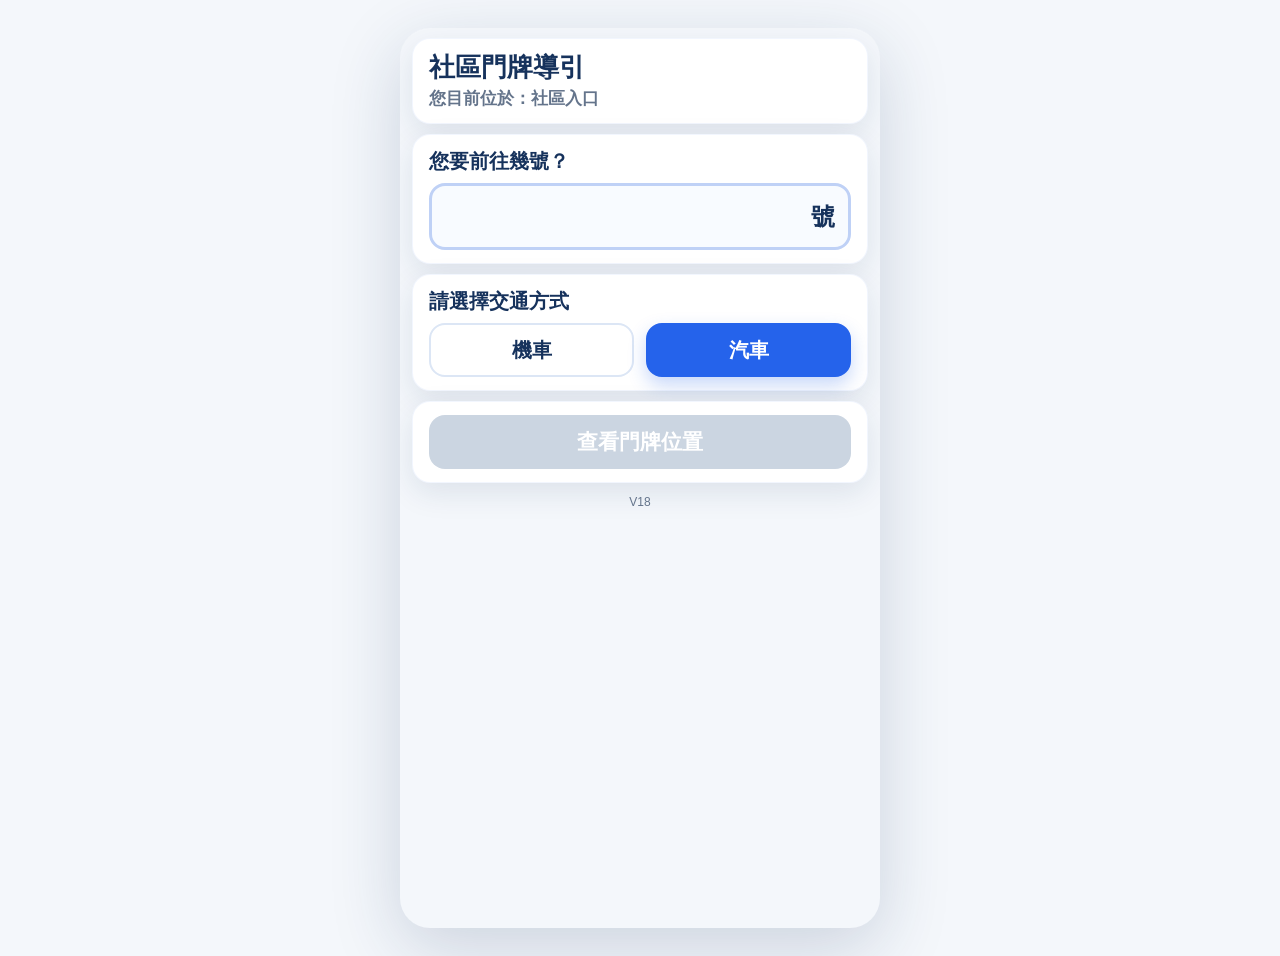
==== commit 99ec54a6: "Add files via upload Update to PWA V18" ====
--- a/index.html
+++ b/index.html
@@ -53,7 +53,7 @@
 <section class="panel">
 <button class="primary-btn" disabled="" id="viewMapBtn">查看門牌位置</button>
 </section>
-<div class="version-badge" id="versionBadge">V17</div></div>
+<div class="version-badge" id="versionBadge">V18</div></div>
 </section>
 <section class="screen" id="mapScreen">
 <header class="topbar">
@@ -83,7 +83,7 @@
 </div>
 </section>
 <section class="steps-card show" id="stepsCard">
-<div class="route-title">文字導航</div>
+<div class="route-title" id="routeTitle">文字導航</div>
 <div id="stepsList"></div>
 </section>
 <button class="compact-restart" id="restartBtn">重新選擇門牌</button>
--- a/css/style.css
+++ b/css/style.css
@@ -0,0 +1,371 @@
+:root {
+      --primary:#2563EB;
+      --primary-dark:#16325C;
+      --background:#F4F7FB;
+      --destination:#F59E0B;
+      --success:#16A34A;
+      --danger:#DC2626;
+      --text:#1F2937;
+      --muted:#64748B;
+      --line:#D8E1EC;
+      --card:#FFFFFF;
+      --disabled:#CBD5E1;
+      --shadow:0 10px 30px rgba(22,50,92,.10);
+      --a:#F7B3B3;
+      --b:#F6D37B;
+      --c:#A8DDA0;
+      --d:#D5B7EA;
+    }
+    * { box-sizing:border-box; }
+    html,body {
+      margin:0; min-height:100%;
+      font-family:-apple-system,BlinkMacSystemFont,"Segoe UI","Noto Sans TC",sans-serif;
+      background:var(--background); color:var(--text);
+    }
+    body { display:flex; justify-content:center; }
+    button,input { font:inherit; }
+    button { -webkit-tap-highlight-color:transparent; }
+    .app {
+      width:100%; max-width:480px; min-height:100dvh;
+      background:var(--background); overflow:hidden; position:relative;
+    }
+    .screen { display:none; min-height:100dvh; }
+    .screen.active { display:flex; flex-direction:column; }
+
+    /* 首頁 */
+    #homeScreen {
+      height:100dvh; min-height:0; overflow:hidden;
+      justify-content:flex-start;
+    }
+    .home-grid {
+      width:100%; min-height:0; display:flex; flex-direction:column;
+      justify-content:flex-start; gap:10px;
+      padding:calc(10px + env(safe-area-inset-top)) 12px calc(10px + env(safe-area-inset-bottom));
+    }
+    .panel {
+      flex:0 0 auto; min-height:0; background:var(--card); border-radius:18px;
+      box-shadow:var(--shadow); border:1px solid rgba(37,99,235,.06);
+      padding:13px 16px;
+      display:flex; flex-direction:column; justify-content:center;
+    }
+    .brand-row { display:flex; align-items:center; }
+    h1,h2,h3,p { margin:0; }
+    h1 { font-size:clamp(22px,3.8vh,26px); line-height:1.2; color:var(--primary-dark); }
+    h2 { font-size:23px; line-height:1.35; color:var(--primary-dark); }
+    h3 { font-size:20px; line-height:1.35; color:var(--primary-dark); }
+    .location { margin-top:4px; color:var(--muted); font-size:clamp(14px,2.35vh,17px); font-weight:650; }
+    .section-label {
+      font-size:clamp(18px,2.8vh,20px); font-weight:850; color:var(--primary-dark); margin-bottom:8px;
+    }
+    .address-input-wrap {
+      display:flex; align-items:center; border:3px solid #BFD1F6;
+      background:#F8FBFF; border-radius:16px; padding:5px 13px 5px 17px;
+      transition:.2s ease;
+    }
+    .address-input-wrap:focus-within {
+      border-color:var(--primary); box-shadow:0 0 0 5px rgba(37,99,235,.11); background:#fff;
+    }
+    #addressInput {
+      border:0; outline:0; background:transparent; width:100%; min-width:0;
+      font-size:clamp(32px,5.8vh,38px); font-weight:850; color:var(--primary-dark);
+      text-align:center; padding:4px;
+    }
+    .address-suffix { font-size:clamp(21px,3.4vh,24px); font-weight:850; color:var(--primary-dark); white-space:nowrap; }
+    .transport-grid { display:grid; grid-template-columns:1fr 1fr; gap:12px; }
+    .transport-btn {
+      min-height:54px; border:2px solid #DCE6F5; border-radius:16px;
+      background:#fff; color:var(--primary-dark); font-size:20px; font-weight:850;
+      cursor:pointer; display:flex; justify-content:center; align-items:center;
+      transition:.18s ease;
+    }
+    .transport-btn.selected {
+      background:var(--primary); color:#fff; border-color:var(--primary);
+      box-shadow:0 8px 18px rgba(37,99,235,.25);
+    }
+    .primary-btn {
+      width:100%; min-height:54px; border:0; border-radius:16px;
+      background:var(--primary); color:#fff; font-size:21px; font-weight:850;
+      cursor:pointer; box-shadow:0 10px 20px rgba(37,99,235,.24);
+    }
+    .primary-btn:disabled { background:var(--disabled); box-shadow:none; cursor:not-allowed; }
+
+    /* 共用頁首 */
+    .topbar {
+      display:grid; grid-template-columns:38px minmax(0,1fr) auto; align-items:center; gap:10px;
+      padding:calc(8px + env(safe-area-inset-top)) 10px 8px;
+      background:#fff; border-bottom:1px solid var(--line);
+      position:sticky; top:0; z-index:20;
+    }
+    .back-btn {
+      width:38px; height:38px; border-radius:12px; border:0;
+      background:#EAF1FE; color:var(--primary); font-size:24px; cursor:pointer;
+      flex:0 0 auto;
+    }
+    .mode-pill {
+      min-width:72px; border:1px solid #AFC3E0; background:#F7FAFF; color:var(--primary-dark);
+      border-radius:999px; padding:8px 14px; font-size:14px; font-weight:850;
+      white-space:nowrap; cursor:pointer;
+    }
+    .mode-pill:active { transform:scale(.97); }
+    .address-pill {
+      justify-self:center; width:min(100%,150px); min-height:38px; border:1px solid #AFC3E0;
+      background:#F7FAFF; color:var(--primary-dark); border-radius:999px;
+      padding:7px 14px; font-size:17px; font-weight:900; white-space:nowrap;
+      overflow:hidden; text-overflow:ellipsis; cursor:pointer;
+    }
+    .address-pill::after { content:"⌄"; margin-left:7px; color:var(--primary); font-size:14px; }
+    .address-pill:active { transform:scale(.98); }
+
+    /* 地圖頁門牌滾輪 */
+    .picker-overlay {
+      position:fixed; inset:0; z-index:100; display:flex; justify-content:center; align-items:flex-end;
+      background:rgba(15,23,42,.42); opacity:0; pointer-events:none; transition:opacity .2s ease;
+    }
+    .picker-overlay.active { opacity:1; pointer-events:auto; }
+    .picker-sheet {
+      width:min(100%,480px); background:#fff; border-radius:24px 24px 0 0;
+      padding:10px 14px calc(12px + env(safe-area-inset-bottom));
+      box-shadow:0 -16px 45px rgba(15,23,42,.20);
+      transform:translateY(105%); transition:transform .24s ease;
+    }
+    .picker-overlay.active .picker-sheet { transform:translateY(0); }
+    .picker-grabber { width:42px; height:5px; border-radius:999px; background:#D6DEE9; margin:0 auto 7px; }
+    .picker-header {
+      display:grid; grid-template-columns:72px 1fr 72px; align-items:center; min-height:42px;
+      border-bottom:1px solid var(--line);
+    }
+    .picker-header strong { text-align:center; color:var(--primary-dark); font-size:18px; }
+    .picker-action {
+      border:0; background:transparent; color:var(--primary); font-size:16px; font-weight:850;
+      min-height:40px; cursor:pointer;
+    }
+    .picker-action:first-child { text-align:left; }
+    .picker-action:last-child { text-align:right; }
+    .wheel-wrap { position:relative; height:260px; overflow:hidden; }
+    .wheel-highlight {
+      position:absolute; left:12px; right:12px; top:104px; height:52px; z-index:0;
+      border-top:1px solid #C8D6E8; border-bottom:1px solid #C8D6E8;
+      background:#F4F8FF; border-radius:12px; pointer-events:none;
+    }
+    .address-wheel {
+      position:relative; z-index:1; height:260px; overflow-y:auto; padding:104px 0;
+      scroll-snap-type:y mandatory; overscroll-behavior:contain; -webkit-overflow-scrolling:touch;
+      scrollbar-width:none;
+    }
+    .address-wheel::-webkit-scrollbar { display:none; }
+    .picker-item {
+      width:100%; height:52px; border:0; background:transparent; color:#7A8798;
+      display:flex; justify-content:center; align-items:center; scroll-snap-align:center;
+      font-size:22px; font-weight:750; cursor:pointer; transition:.15s ease;
+    }
+    .picker-item.selected { color:var(--primary-dark); font-size:31px; font-weight:900; }
+    body.picker-open { overflow:hidden; touch-action:none; }
+
+    /* 地圖頁 */
+    .map-section { padding:10px; display:flex; flex-direction:column; gap:9px; flex:1; }
+    .map-card {
+      order:1; background:#fff; border-radius:18px; padding:7px; box-shadow:var(--shadow);
+      position:relative; overflow:hidden;
+    }
+    .map-frame {
+      position:relative; width:100%; border-radius:18px; overflow:hidden;
+      background:#EAF0E7; border:1px solid #D7E2D5;
+    }
+    .map-image {
+      display:block; width:100%; height:auto; max-height:57vh;
+      object-fit:contain; user-select:none;
+    }
+    .map-dimmer {
+      position:absolute; inset:0; z-index:4; background:rgba(18,36,58,.50);
+      opacity:0; pointer-events:none; transition:.2s ease;
+    }
+    .map-dimmer.active { opacity:1; }
+
+    .route-layer {
+      position:absolute; inset:0; width:100%; height:100%;
+      z-index:5; pointer-events:none; opacity:0; transition:.2s ease;
+    }
+    .route-layer.active { opacity:1; }
+    #routeShadow {
+      stroke:#FFFFFF; stroke-width:9; stroke-linecap:round; stroke-linejoin:round;
+    }
+    #routeLine {
+      stroke:#2563EB; stroke-width:5; stroke-linecap:round; stroke-linejoin:round;
+    }
+    #routeStart {
+      fill:#16A34A; stroke:#FFFFFF; stroke-width:2.5;
+    }
+    #routeEnd {
+      fill:#F59E0B; stroke:#FFFFFF; stroke-width:2.5;
+    }
+
+    .building-target {
+      position:absolute; z-index:6; pointer-events:none;
+      border:3px solid #FFFFFF; border-radius:10px;
+      background:rgba(245,158,11,.34);
+      box-shadow:0 0 0 4px rgba(245,158,11,.96), 0 7px 16px rgba(22,50,92,.30);
+      opacity:0; transform:scale(.96); transition:.2s ease;
+    }
+    .building-target.active { opacity:1; transform:scale(1); }
+    .building-target span {
+      position:absolute; left:50%; top:50%; transform:translate(-50%,-50%);
+      background:var(--destination); color:#1F2937; font-size:13px; line-height:1;
+      font-weight:900; padding:6px 8px; border-radius:999px; white-space:nowrap;
+      box-shadow:0 3px 8px rgba(0,0,0,.18);
+    }
+
+    .map-tip {
+      margin:6px 2px 0; padding:8px 10px; border-radius:11px;
+      background:#EFF5FF; color:var(--primary-dark); font-size:13px;
+      line-height:1.4; font-weight:700; display:flex; gap:7px; align-items:flex-start;
+    }
+    .steps-card {
+      order:2; background:#fff; border-radius:16px; padding:11px 13px;
+      box-shadow:0 10px 26px rgba(22,50,92,.13);
+      border:1px solid #DCE7F7;
+    }
+    .destination-summary {
+      order:2; background:#fff; border-radius:15px; padding:10px 12px;
+      box-shadow:var(--shadow); display:grid;
+      grid-template-columns:34px 1fr auto; gap:9px; align-items:center;
+    }
+    .summary-pin {
+      width:32px; height:32px; border-radius:50%; background:#EAF8EC;
+      display:grid; place-items:center; font-size:17px;
+    }
+    .summary-main { min-width:0; }
+    .summary-main strong {
+      display:block; color:var(--primary-dark); font-size:16px;
+      white-space:nowrap; overflow:hidden; text-overflow:ellipsis;
+    }
+    .summary-main span {
+      display:block; color:var(--muted); font-size:12px; margin-top:2px;
+      white-space:nowrap; overflow:hidden; text-overflow:ellipsis;
+    }
+    .summary-time {
+      border-radius:999px; background:#EAF8EC; color:#16803A;
+      padding:6px 9px; font-size:11px; font-weight:850; white-space:nowrap;
+    }
+    .compact-restart {
+      order:3; width:100%; min-height:42px; border:0; border-radius:13px;
+      background:var(--success); color:#fff; font-size:15px; font-weight:850;
+      box-shadow:0 7px 15px rgba(22,163,74,.18); cursor:pointer;
+    }
+    .eyebrow {
+      color:var(--destination); font-size:15px; font-weight:900; margin-bottom:5px;
+    }
+    .route-title {
+      color:var(--primary); font-size:16px; font-weight:900; margin-bottom:7px;
+    }
+    .route-intro {
+      margin:3px 0 5px; color:var(--muted); font-size:12px; line-height:1.4;
+    }
+    .map-info p,.zone-copy { margin-top:5px; color:var(--muted); font-size:14px; line-height:1.45; }
+    .zone-list-title { margin-bottom:12px; }
+    .zone-grid { display:grid; gap:10px; }
+    .zone-card {
+      width:100%; border:1px solid var(--line); border-radius:13px;
+      background:#fff; text-align:left; padding:10px; cursor:default;
+      display:grid; grid-template-columns:40px 1fr; gap:9px; align-items:start;
+    }
+    .zone-card.active {
+      border-color:var(--primary); box-shadow:0 0 0 3px rgba(37,99,235,.10);
+      background:#F8FBFF;
+    }
+    .zone-badge {
+      width:38px; height:38px; border-radius:11px; display:grid; place-items:center;
+      font-size:18px; font-weight:900; color:#273244;
+    }
+    .zone-card strong { display:block; font-size:16px; color:var(--primary-dark); margin-bottom:2px; }
+    .zone-card span { color:var(--muted); font-size:13px; line-height:1.35; }
+    .a-bg { background:var(--a); }
+    .b-bg { background:var(--b); }
+    .c-bg { background:var(--c); }
+    .d-bg { background:var(--d); }
+
+    .continue-btn { margin-top:12px; }
+    .steps-card { display:block; }
+    .steps-card.show { display:block; }
+    .step {
+      display:grid; grid-template-columns:28px 1fr; gap:8px;
+      padding:8px 0; border-bottom:1px solid var(--line); align-items:start;
+    }
+    .step:last-child { border-bottom:0; }
+    .step-number {
+      width:26px; height:26px; border-radius:50%; background:#EAF1FE;
+      color:var(--primary); display:grid; place-items:center; font-size:13px; font-weight:900;
+    }
+    .step p { font-size:14px; line-height:1.4; color:var(--text); }
+    .warning {
+      margin-top:8px; background:#FFF8E5; color:#6B4D00; border-radius:11px;
+      padding:9px 10px; font-size:12px; line-height:1.4; font-weight:700;
+    }
+
+
+    @media (max-width:480px) {
+      .map-section { padding:7px; gap:7px; }
+      .map-card { border-radius:15px; padding:5px; }
+      .map-frame { border-radius:12px; }
+      .steps-card { padding:9px 10px; border-radius:14px; }
+      .steps-card h2 { font-size:17px; }
+      .eyebrow { font-size:12px; margin-bottom:2px; }
+      .map-tip { display:none; }
+      .mode-pill { max-width:90px; overflow:hidden; text-overflow:ellipsis; }
+      .cluster[data-label]::after { font-size:12px; padding:5px 7px; }
+    }
+
+    @media (max-width:390px) {
+      .home-grid { gap:8px; padding:8px 10px; }
+      .panel { padding:11px 14px; border-radius:16px; }
+      .transport-btn { min-height:50px; font-size:18px; }
+      .primary-btn { min-height:50px; }
+      .zone-hit::after { font-size:15px; }
+    }
+    @media (min-width:700px) {
+      body { padding:28px; }
+      .app { min-height:850px; border-radius:30px; box-shadow:0 20px 70px rgba(22,50,92,.18); }
+      .screen,.home-grid { min-height:850px; }
+    }
+
+
+    /* V10：使用實際區塊圖與 JSON 座標 */
+    .map-image { width:100%; height:auto; max-height:none; object-fit:contain; }
+    .map-dimmer { background:rgba(18,36,58,.14); }
+    .address-status {
+      min-height:22px; margin-top:7px; text-align:center; font-size:14px;
+      font-weight:800; color:var(--muted);
+    }
+    .address-status.ok { color:var(--success); }
+    .address-status.error { color:var(--danger); }
+    .building-target { border-radius:7px; }
+    .building-target span { max-width:150px; text-align:center; }
+    .data-note { font-size:11px; color:var(--muted); }
+    @media (max-height:620px) {
+      .home-grid {
+        gap:6px; padding-top:calc(6px + env(safe-area-inset-top));
+        padding-bottom:calc(6px + env(safe-area-inset-bottom));
+      }
+      .panel { padding:9px 13px; border-radius:15px; }
+      h1 { font-size:21px; }
+      .location { margin-top:2px; font-size:14px; }
+      .section-label { margin-bottom:6px; font-size:17px; }
+      #addressInput { font-size:30px; padding:2px 4px; }
+      .transport-btn { min-height:46px; }
+      .primary-btn { min-height:47px; }
+    }
+    @media (max-width:390px) {
+      .building-target span { font-size:11px; padding:5px 6px; }
+      .map-tip { font-size:12px; }
+    }
+.loading-layer {
+  position:fixed; inset:0; z-index:1000; display:flex; align-items:center; justify-content:center;
+  background:#F4F7FB; padding:24px; text-align:center;
+}
+.loading-layer.hidden { display:none; }
+.loading-card { max-width:360px; background:white; border-radius:18px; padding:24px; box-shadow:var(--shadow); }
+.loading-card strong { display:block; color:var(--primary-dark); font-size:20px; margin-bottom:8px; }
+.loading-card p { color:var(--muted); line-height:1.6; }
+.loading-card.error { border:2px solid #FECACA; }
+.version-badge { font-size:12px; color:var(--muted); text-align:center; padding-top:2px; }
+
+[hidden] { display:none !important; }
